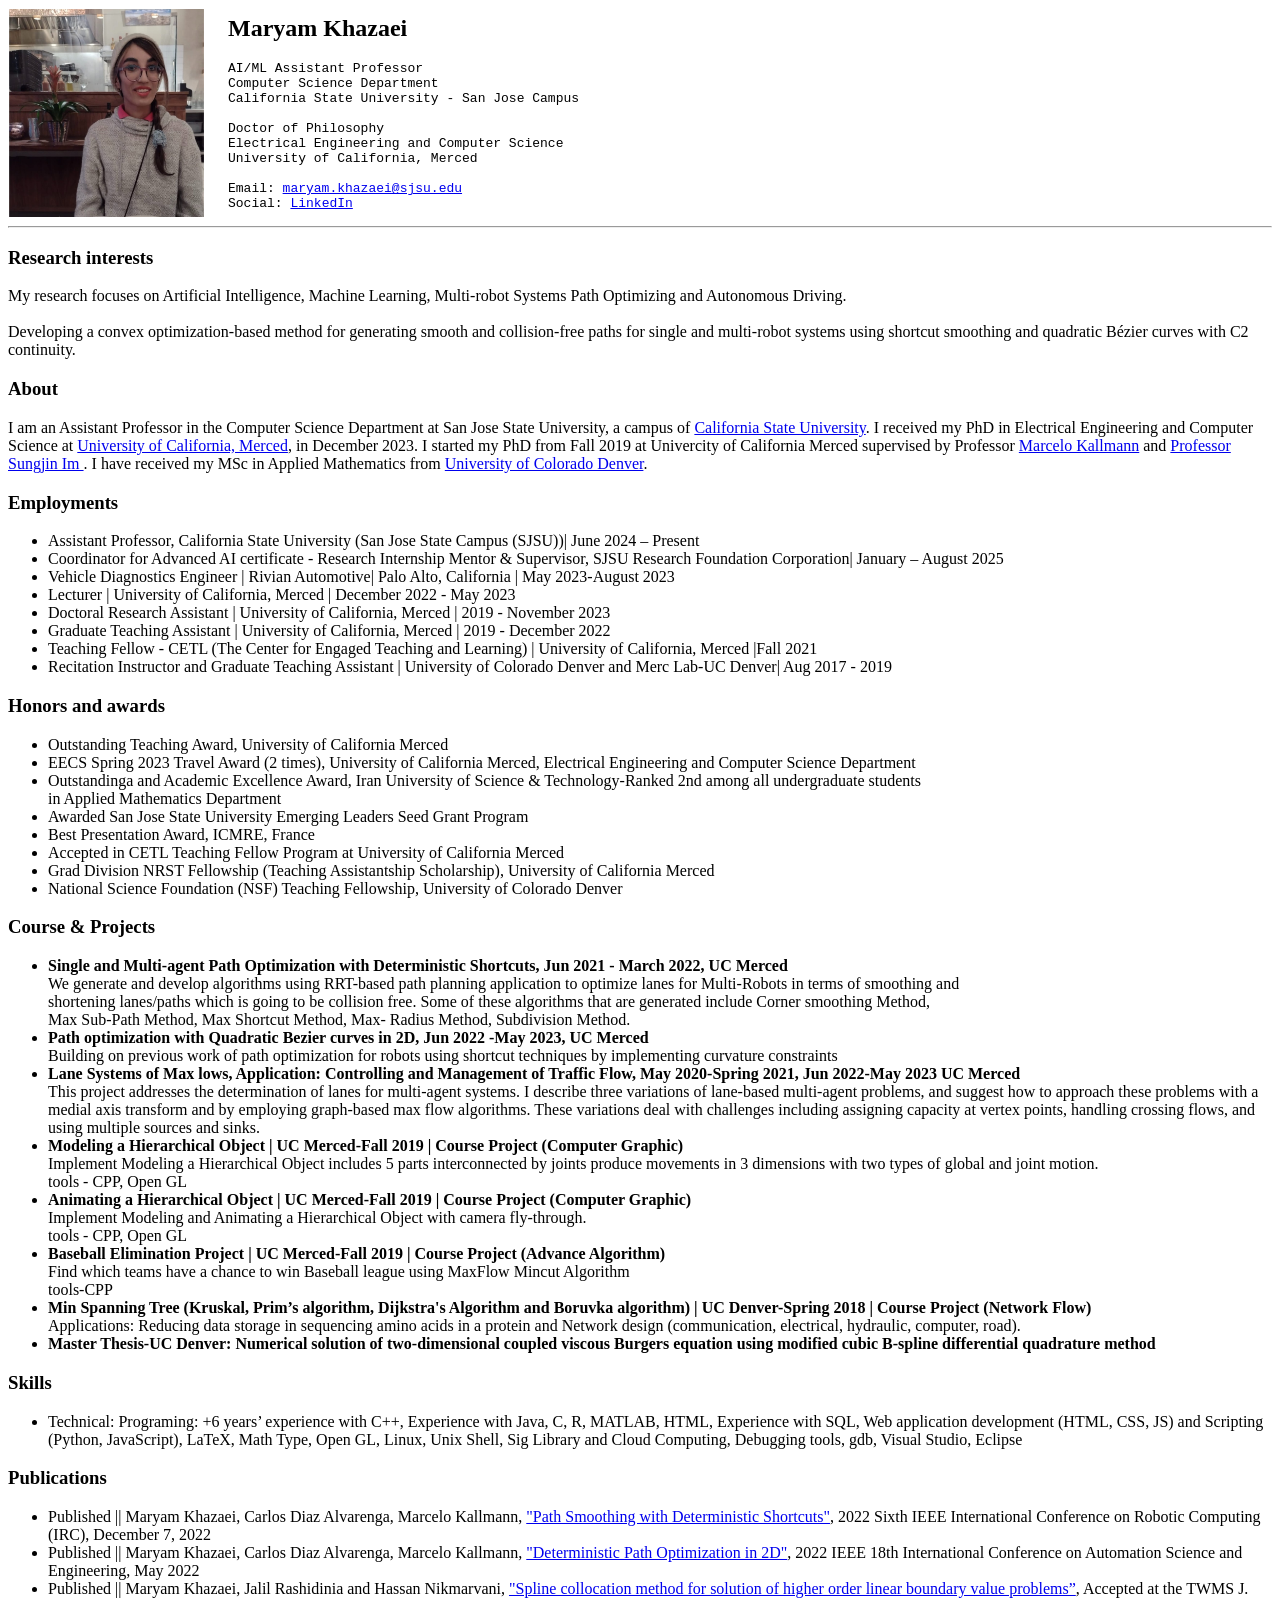
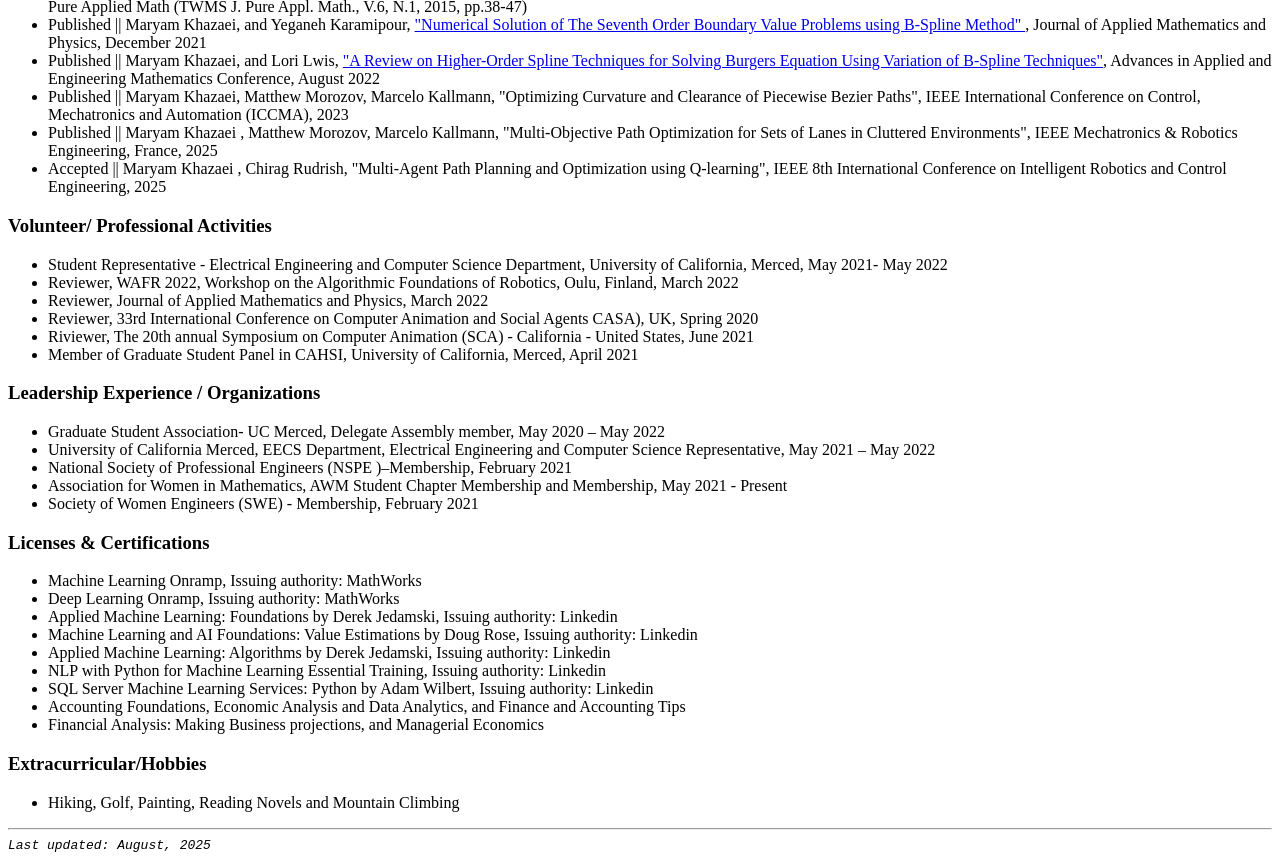
==== index.html @ 20a91a6b "Update index.html" ====
<html>
	<head>
		<title> Maryam Khazaei</title>
		<link rel="stylesheet" type="text/css" href="html-style.css">
		<meta name="author" content="Maryam Khazaei">
		<meta name="copyright" content="© 2025 Maryam Khazaei">
		<meta http-equiv="Content-language" content="en">
		<meta http-equiv="Content-Type" content="text/html">
		<meta name="description" content="Home page of Maryam Khazaei">
		<meta name="robots" content="all">	
		
		<link rel="icon" href="./files/BD.png" type="image/x-icon">
				
	</head>
	
	<body>
		<table border="0" cellspacing="0">
		  <tbody>
			<tr>
			  <td align="top"><img width="195" height="208" border="0" src="profile-photo.jpg" alt="[Image (JPEG): Maryam Khazaei]"></td>
			  <td width="20">&nbsp;</td>
			  <td align="top" nowrap="">
				<h2>Maryam Khazaei </h2>
				<samp>
				  AI/ML Assistant Professor <br>
				  Computer Science Department <br>
				  California State University - San Jose Campus <br>
				  <br>
				  Doctor of Philosophy <br>
				  Electrical Engineering and Computer Science <br>
				  University of California, Merced <br>
				  <br>
				  Email: <a href="maryam.khazaei@sjsu.edu" > maryam.khazaei@sjsu.edu </a> <br>
				  <!--WWW:https://https://www.linkedin.com/in/maryam-khazaei-2264831b5 <br>-->
				  Social: <a href= "https://www.linkedin.com/in/maryam-khazaei" >LinkedIn</a>
					  </samp><br>        
			  </td>
			</tr>
		  </tbody>
		</table>
		
		<hr>
		
		
		
		
		<h3>Research interests</h3>
		My research focuses on Artificial Intelligence, Machine Learning, Multi-robot Systems Path Optimizing and Autonomous Driving.
		<br><br>
		Developing a convex optimization-based method for generating smooth and collision-free paths for single and multi-robot systems using shortcut smoothing and quadratic Bézier curves with C2 continuity.

		
		<h3>About</h3>
		<p> I am an Assistant Professor in the Computer Science Department at San Jose State University, a campus of <a href="https://www.calstate.edu/"> California State University</a>. I received my PhD in Electrical Engineering and Computer Science at <a href= "https://www.ucmerced.edu/"> University of California, Merced</a>, in December 2023. 
		I started my PhD from Fall 2019 at Univercity of California Merced supervised by Professor <a href= "https://faculty.ucmerced.edu/mkallmann/index.html" > Marcelo Kallmann</a> and <a href="https://faculty.ucmerced.edu/sim3/" > Professor Sungjin Im </a>.
		I have received my MSc in Applied Mathematics from <a href="https://www.ucdenver.edu/"> University of Colorado Denver</a>.
		
		
		</p> 
		

		<h3>Employments</h3>
		<ul>
			<li> Assistant Professor, California State University (San Jose State Campus (SJSU))| June 2024 – Present </li>
                        <li> Coordinator for Advanced AI certificate - Research Internship Mentor & Supervisor, SJSU Research Foundation Corporation| January – August 2025 </li>
			<li> Vehicle Diagnostics Engineer | Rivian Automotive| Palo Alto, California | May 2023-August 2023 </li>
			<li> Lecturer | University of California, Merced | December 2022 - May 2023</li>
			<li> Doctoral Research Assistant | University of California, Merced | 2019 - November 2023</li>
			<li> Graduate Teaching Assistant | University of California, Merced | 2019 - December 2022 </li>
			<li> Teaching Fellow - CETL (The Center for Engaged Teaching and Learning)  | University of California, Merced |Fall 2021 </li>
			<li> Recitation Instructor and Graduate Teaching Assistant | University of Colorado Denver and Merc Lab-UC Denver| Aug 2017 - 2019</li>
			
		
		</ul>
		
            <h3> Honors and awards </h3>
		<ul>
			<li> Outstanding Teaching Award, University of California Merced </li>
			<li> EECS Spring 2023 Travel Award (2 times), University of California Merced, Electrical Engineering and Computer Science Department
			<li> Outstandinga and Academic Excellence Award, Iran University of Science & Technology-Ranked 2nd among all undergraduate students <br>
			in Applied Mathematics Department <br>
			<li> Awarded San Jose State University Emerging Leaders Seed Grant Program </li>
                        <li> Best Presentation Award, ICMRE, France </li>
			<li> Accepted in CETL Teaching Fellow Program at University of California Merced <br>
			<li> Grad Division NRST Fellowship (Teaching Assistantship Scholarship), University of California Merced </li>
			<li> National Science Foundation (NSF) Teaching Fellowship, University of Colorado Denver </li>
			
			                                               
				</ul>
					
		
		<h3>Course & Projects</h3>
		<ul>
			<li> <b> Single and Multi-agent Path Optimization with Deterministic Shortcuts, Jun 2021 - March 2022, UC Merced </b> <br>
			We generate and develop algorithms using RRT-based path planning application to optimize lanes for Multi-Robots in terms of smoothing and </b> <br>
			shortening lanes/paths which is going to be collision free. Some of these algorithms that are generated include Corner smoothing Method, </b> <br>
			Max Sub-Path Method, Max Shortcut Method, Max- Radius Method, Subdivision Method. <br>
			</li>

			<li> <b> Path optimization with Quadratic Bezier curves in 2D, Jun 2022 -May 2023, UC Merced </b> <br>
			Building on previous work of path optimization for robots using shortcut techniques by implementing curvature constraints <br>
			</li>

			<li> <b> Lane Systems of Max lows, Application: Controlling and Management of Traffic Flow, May 2020-Spring 2021, Jun 2022-May 2023 UC Merced</b> <br>
				This project addresses the determination of lanes for multi-agent systems. I describe three variations of lane-based multi-agent problems, and suggest how to approach these problems with a medial axis transform and by employing graph-based max flow algorithms.
				These variations deal with challenges including assigning capacity at vertex points, handling crossing flows, and using multiple sources and sinks. <br>
				</li>
			<li> <b> Modeling a Hierarchical Object | UC Merced-Fall 2019 | Course Project (Computer Graphic) </b> <br>
			Implement Modeling a Hierarchical Object includes 5 parts interconnected by joints produce movements in 3 dimensions with two types of global and joint motion.<br>
			tools - CPP, Open GL <br>			
			</li>
			
			<li> <b> Animating a Hierarchical Object | UC Merced-Fall 2019 | Course Project (Computer Graphic) </b> <br>
			Implement Modeling and Animating a Hierarchical Object with camera fly-through.<br>
			tools - CPP, Open GL <br>			
			</li>
			
			<li> <b> Baseball Elimination Project | UC Merced-Fall 2019 | Course Project (Advance Algorithm) </b> <br>
			Find which teams have a chance to win Baseball league using MaxFlow Mincut Algorithm <br>
			tools-CPP 
			</li>
			
			<li> <b>Min Spanning Tree (Kruskal, Prim’s algorithm, Dijkstra's Algorithm and Boruvka algorithm) | UC Denver-Spring 2018 | Course Project (Network Flow) </b> <br>
			Applications: Reducing data storage in sequencing amino acids in a protein and Network design (communication, electrical, hydraulic, computer, road). <br>
			</li>
			<li> <b>Master Thesis-UC Denver: Numerical solution of two-dimensional coupled viscous Burgers equation using modified cubic B-spline differential quadrature method</b> <br>
		</ul>
		
		
	
		<h3> Skills </h3>
		<ul>
			<li>  Technical: Programing: +6 years’ experience with C++, Experience with Java, C, R, MATLAB, HTML, Experience with SQL, Web application development (HTML, CSS, JS) and Scripting (Python, JavaScript), LaTeX, Math Type, Open GL, Linux, Unix Shell, Sig Library and Cloud Computing, Debugging tools, gdb, Visual Studio, Eclipse  <br>


				
		</ul>
		
		
		<h3>Publications</h3>
		<ul>
			<li> Published ||  Maryam Khazaei</strong>, Carlos Diaz Alvarenga, Marcelo Kallmann, <a href="https://github.com/maryam71CS/Maryam-Khazaei/blob/master/Path%20Smoothing%20with%20Deterministic%20Shortcuts%20-%20IRC%202022.pdf" >"Path Smoothing with Deterministic Shortcuts"</a>, 2022 Sixth IEEE International Conference on Robotic Computing (IRC), December 7, 2022 </li>
			<li> Published ||  Maryam Khazaei</strong>, Carlos Diaz Alvarenga, Marcelo Kallmann, <a href="https://github.com/maryam71CS/Maryam-Khazaei/blob/master/Deterministic%20Path%20Optimization%20in%202D%20-%20CASE%202022.pdf" >"Deterministic Path Optimization in 2D"</a>, 2022 IEEE 18th
International Conference on Automation Science and Engineering, May 2022 </li> 
			<li> Published ||  Maryam Khazaei</strong>, Jalil Rashidinia and Hassan Nikmarvani, <a href="https://github.com/maryam71CS/Maryam-Khazaei/blob/master/Spline%20Collocation%20Method%20for%20Solution%20of%20Higher%20Order%20Linear%20Boundary%20Value%20Problems%20-%20TWMS%202015.pdf" >"Spline collocation method for solution of higher order linear boundary value
problems”</a>, Accepted at the TWMS J. Pure Applied Math (TWMS J. Pure Appl. Math., V.6, N.1, 2015, pp.38-47) </li>
		       <li> Published ||   Maryam Khazaei, and Yeganeh Karamipour, <a href="https://github.com/maryam71CS/Maryam-Khazaei/blob/master/Numerical%20Solution%20of%20the%20Seventh%20Order%20Boundary%20Value%20Problems%20Using%20B-Spline%20Method%20-%20JAMP%202021.pdf" >"Numerical Solution of The Seventh Order Boundary Value Problems using B-Spline 
			       Method" </a>, Journal of Applied Mathematics and Physics, December 2021</li>
	    		<li> Published ||  Maryam Khazaei, and Lori Lwis, <a href="https://github.com/maryam71CS/Maryam-Khazaei/blob/master/A%20Review%20on%20Higher%20Order%20Spline%20Techniques%20for%20Solving%20Burgers%20Equation%20using%20B-Spline%20methods%20and%20Variation%20of%20B-Spline%20Techniques%20-%20JACS%202022.pdf" >"A Review on Higher-Order Spline Techniques for Solving Burgers Equation Using 
				Variation of B-Spline Techniques"</a>, Advances in Applied and Engineering Mathematics Conference, August 2022 </li>
	       		<li> Published ||  Maryam Khazaei</strong>, Matthew Morozov, Marcelo Kallmann, "Optimizing Curvature and Clearance of Piecewise Bezier Paths"</a>, IEEE International Conference on Control, Mechatronics and Automation (ICCMA), 2023 </li>
			<li> Published ||  Maryam Khazaei </strong>, Matthew Morozov, Marcelo Kallmann, "Multi-Objective Path Optimization for Sets of Lanes in Cluttered Environments"</a>, IEEE Mechatronics & Robotics Engineering, France, 2025 </li>
			<li> Accepted ||  Maryam Khazaei </strong>, Chirag Rudrish, "Multi-Agent Path Planning and Optimization using Q-learning"</a>, IEEE 8th International Conference on Intelligent Robotics and Control Engineering, 2025 </li>
				

		</ul>
		
		 <h3> Volunteer/ Professional Activities  </h3>
		<ul>
			<li> Student Representative - Electrical Engineering and Computer Science Department, University of California, Merced, May 2021- May 2022 </li>
			<li> Reviewer, WAFR 2022, Workshop on the Algorithmic Foundations of Robotics, Oulu, Finland, March 2022 </li>
			<li> Reviewer, Journal of Applied Mathematics and Physics, March 2022 </li>
			<li> Reviewer, 33rd International Conference on Computer Animation and Social Agents CASA), UK, Spring 2020 </li>
			<li> Riviewer, The 20th annual Symposium on Computer Animation (SCA) - California - United States, June 2021 </li>
			<li> Member of Graduate Student Panel in CAHSI, University of California, Merced, April 2021 </li>
		</ul>
		
		
		<h3> Leadership Experience / Organizations </h3>
		<ul>
			
			<li> Graduate Student Association- UC Merced, Delegate Assembly member, May 2020 – May 2022 </li>
			<li> University of California Merced, EECS Department, Electrical Engineering and Computer Science Representative, May 2021 – May 2022  </li>
                         <li> National Society of Professional Engineers (NSPE )–Membership, February 2021 </li>
			<li> Association for Women in Mathematics, AWM Student Chapter Membership and Membership, May 2021 - Present </li>
			<li>Society of Women Engineers (SWE) - Membership, February 2021</li>
			

		
		</ul>
	
			<h3> Licenses & Certifications </h3>
		<ul>
			<li> Machine Learning Onramp, Issuing authority: MathWorks </li>
			<li>Deep Learning Onramp, Issuing authority: MathWorks </li>
                          <li>Applied Machine Learning: Foundations by Derek Jedamski, Issuing authority: Linkedin </li>
			<li> Machine Learning and AI Foundations: Value Estimations by Doug Rose, Issuing authority: Linkedin</li>
			<li>Applied Machine Learning: Algorithms by Derek Jedamski, Issuing authority: Linkedin</li>
                        <li>NLP with Python for Machine Learning Essential Training, Issuing authority: Linkedin
			<li>SQL Server Machine Learning Services: Python by Adam Wilbert, Issuing authority: Linkedin </li>
			<li> Accounting Foundations, Economic Analysis and Data Analytics, and Finance and Accounting Tips </li>
			<li> Financial Analysis: Making Business projections, and Managerial Economics </li>
		
		</ul>
		
	
			
		<h3>Extracurricular/Hobbies </h3>
		<ul>
			<li> Hiking, Golf, Painting, Reading Novels and Mountain Climbing</li>
				</ul>
			
			
	
		
		<hr>
		<samp><i><tiny>
		Last updated: August, 2025
		</tiny></i></samp>
	</body>






</html>
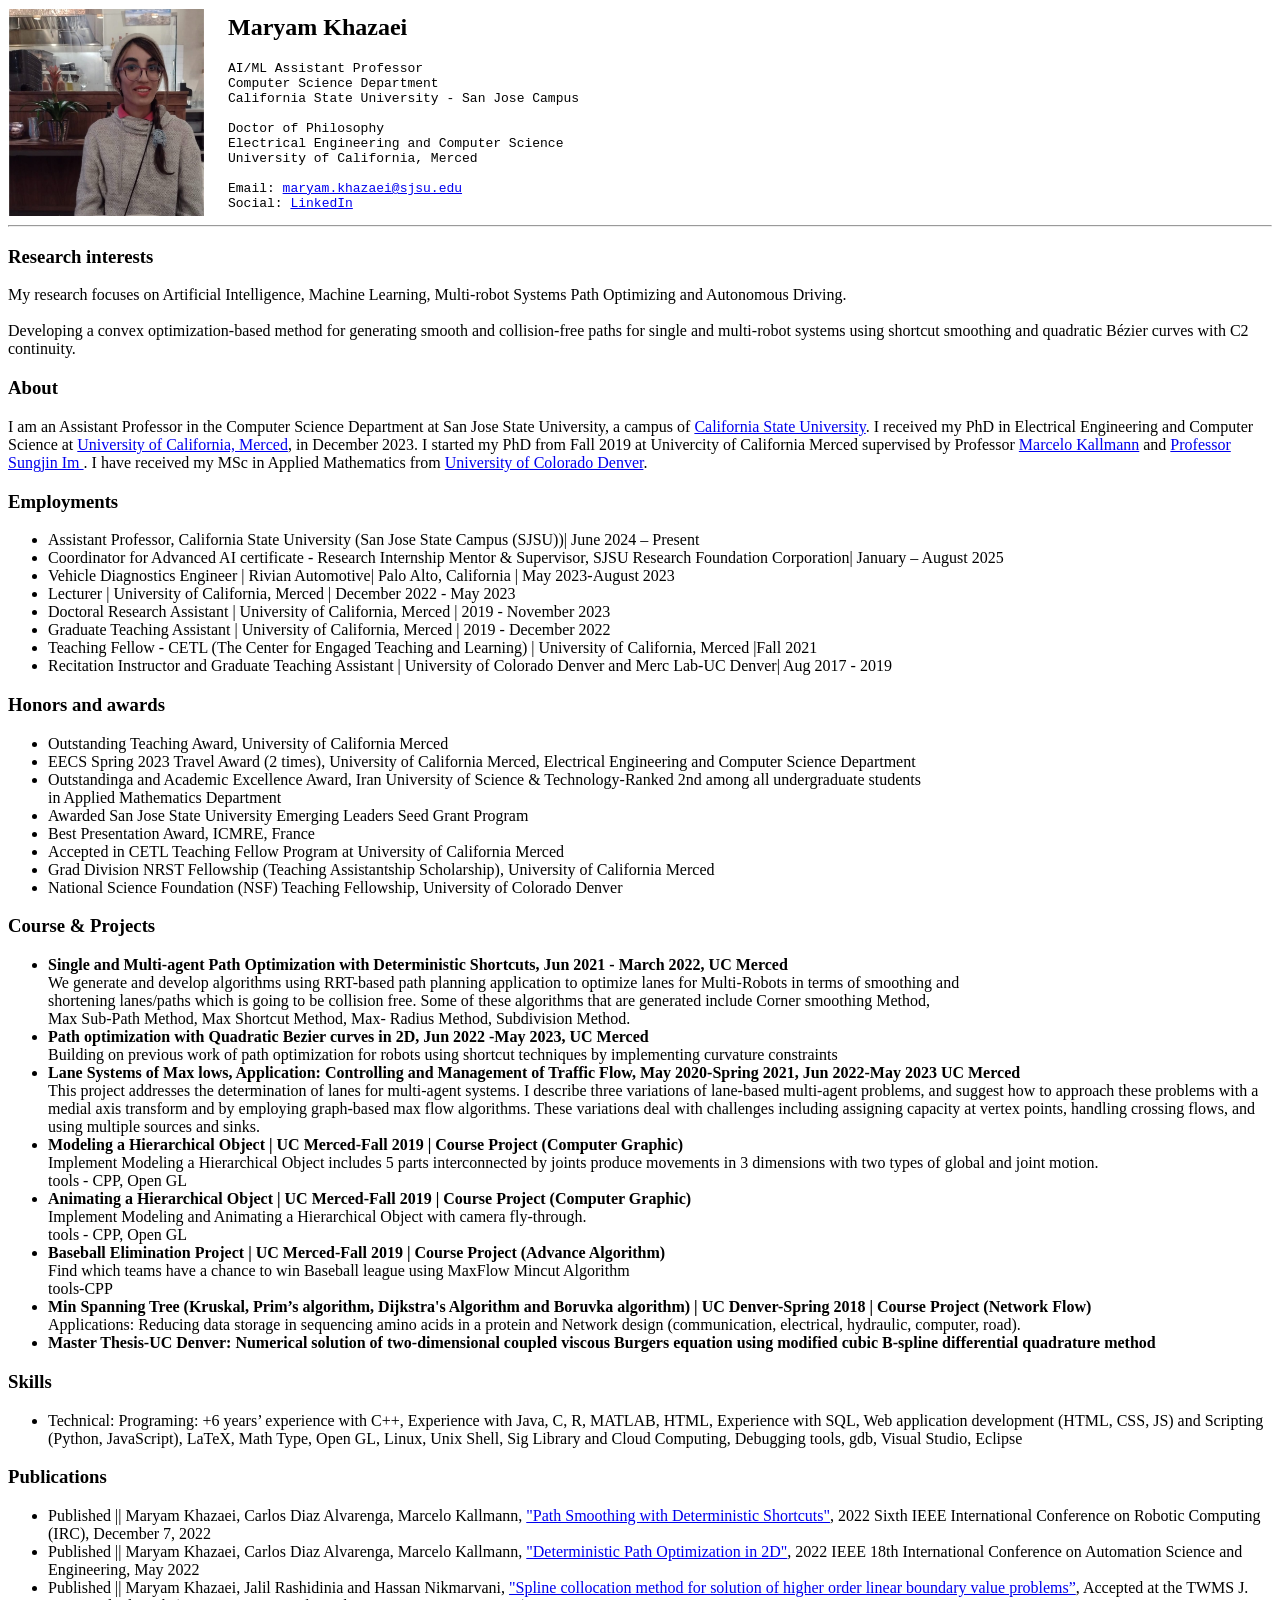
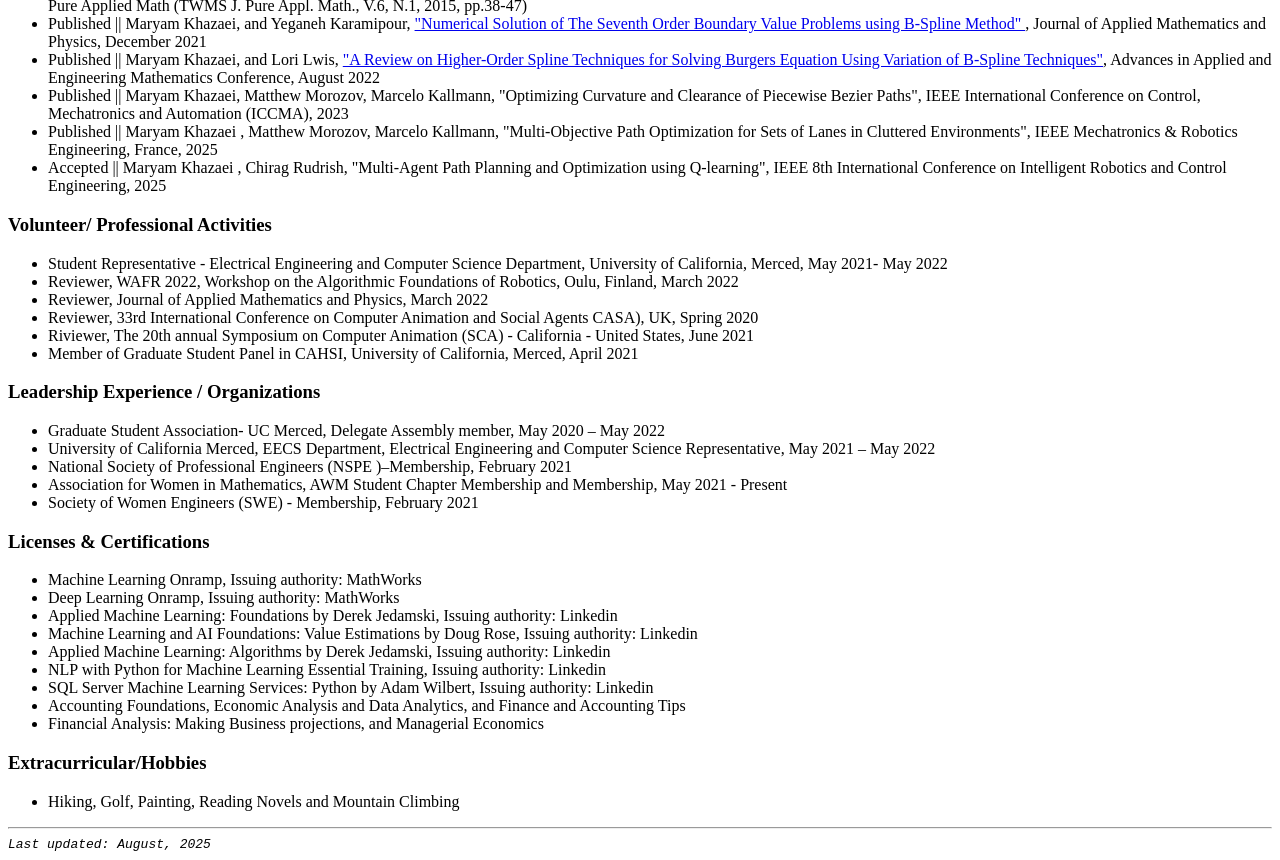
==== commit 0c845051: "Update index.html" ====
--- a/index.html
+++ b/index.html
@@ -17,7 +17,7 @@
 		<table border="0" cellspacing="0">
 		  <tbody>
 			<tr>
-			  <td align="top"><img width="195" height="208" border="0" src="profile-photo.jpg" alt="[Image (JPEG): Maryam Khazaei]"></td>
+			  <td align="top"><img width="195" height="207" border="0" src="profile-photo.jpg" alt="[Image (JPEG): Maryam Khazaei]"></td>
 			  <td width="20">&nbsp;</td>
 			  <td align="top" nowrap="">
 				<h2>Maryam Khazaei </h2>
@@ -249,3 +249,4 @@
 
 
 
+
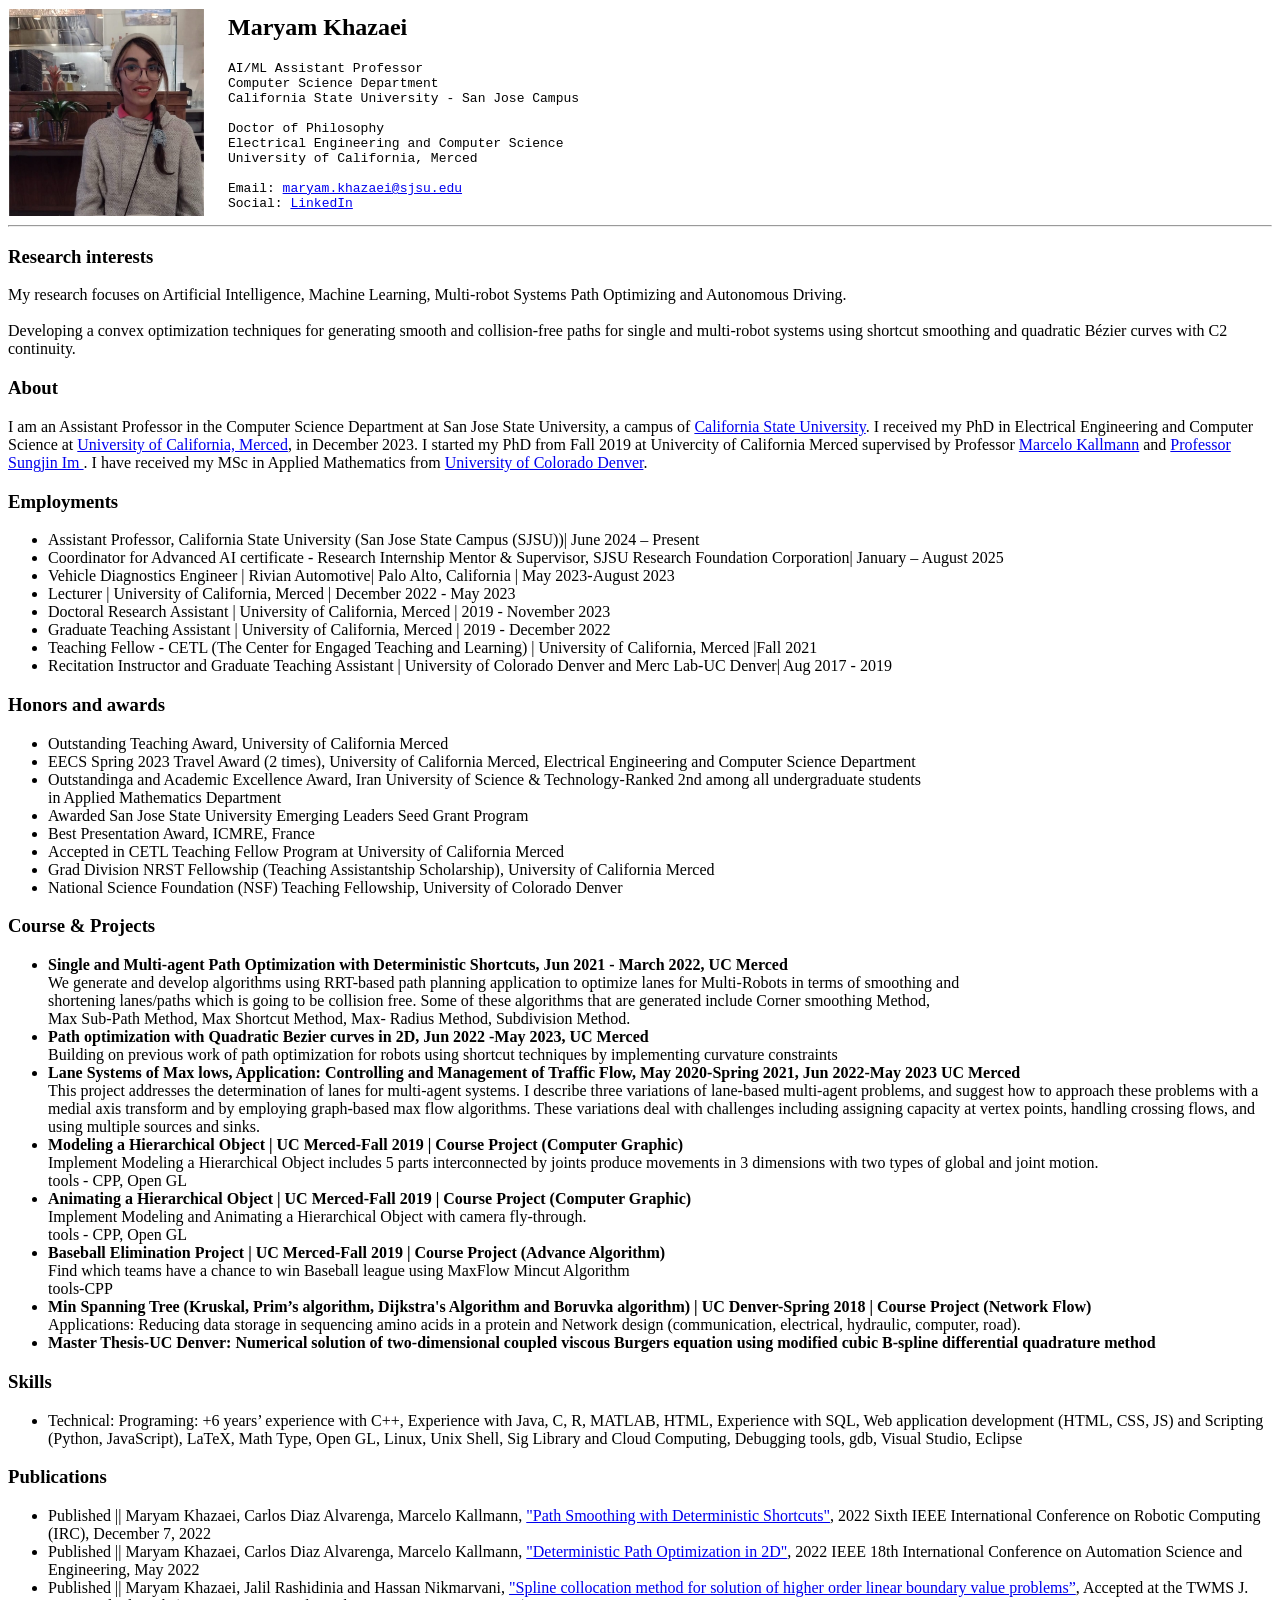
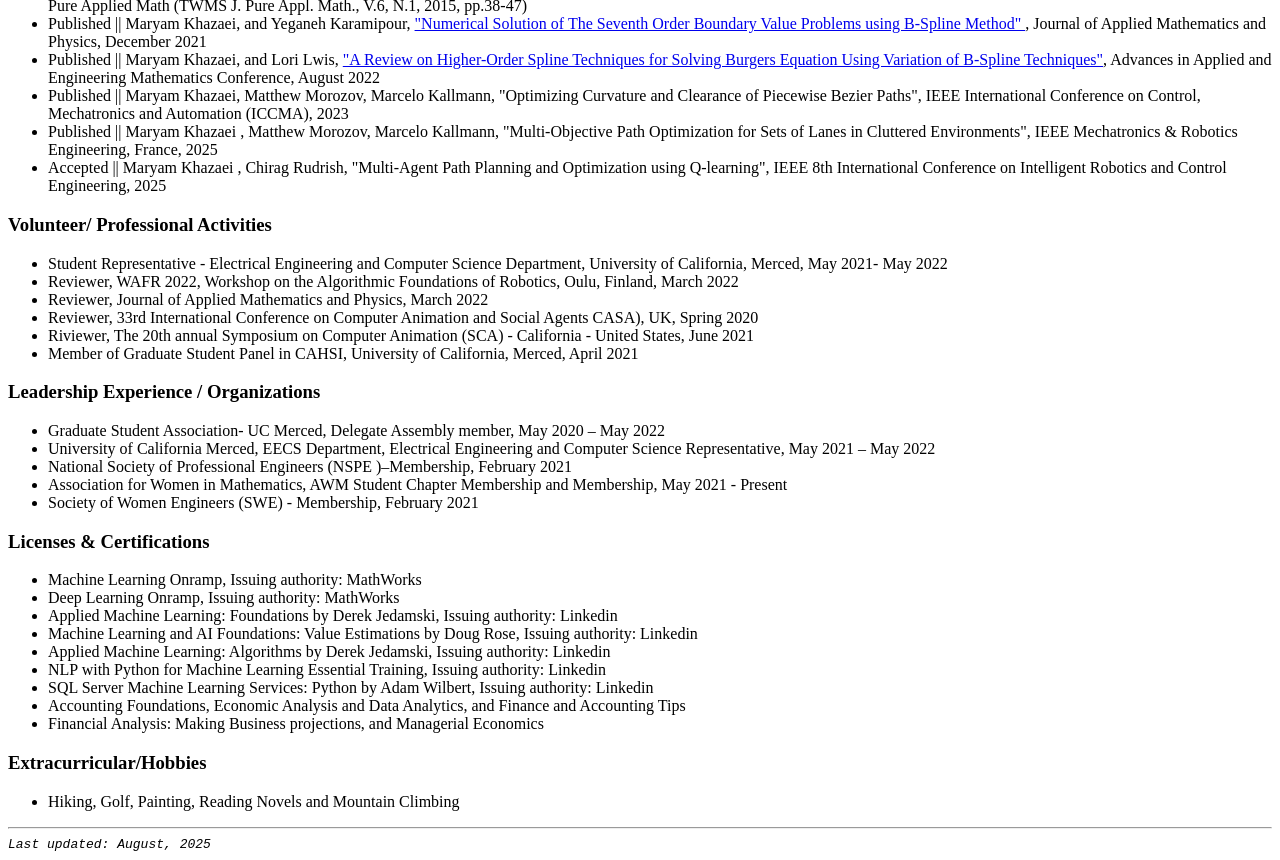
==== commit 3eb4bc06: "Update index.html" ====
--- a/index.html
+++ b/index.html
@@ -47,7 +47,7 @@
 		<h3>Research interests</h3>
 		My research focuses on Artificial Intelligence, Machine Learning, Multi-robot Systems Path Optimizing and Autonomous Driving.
 		<br><br>
-		Developing a convex optimization-based method for generating smooth and collision-free paths for single and multi-robot systems using shortcut smoothing and quadratic Bézier curves with C2 continuity.
+		Developing a convex optimization techniques for generating smooth and collision-free paths for single and multi-robot systems using shortcut smoothing and quadratic Bézier curves with C2 continuity.
 
 		
 		<h3>About</h3>
@@ -250,3 +250,4 @@
 
 
 
+
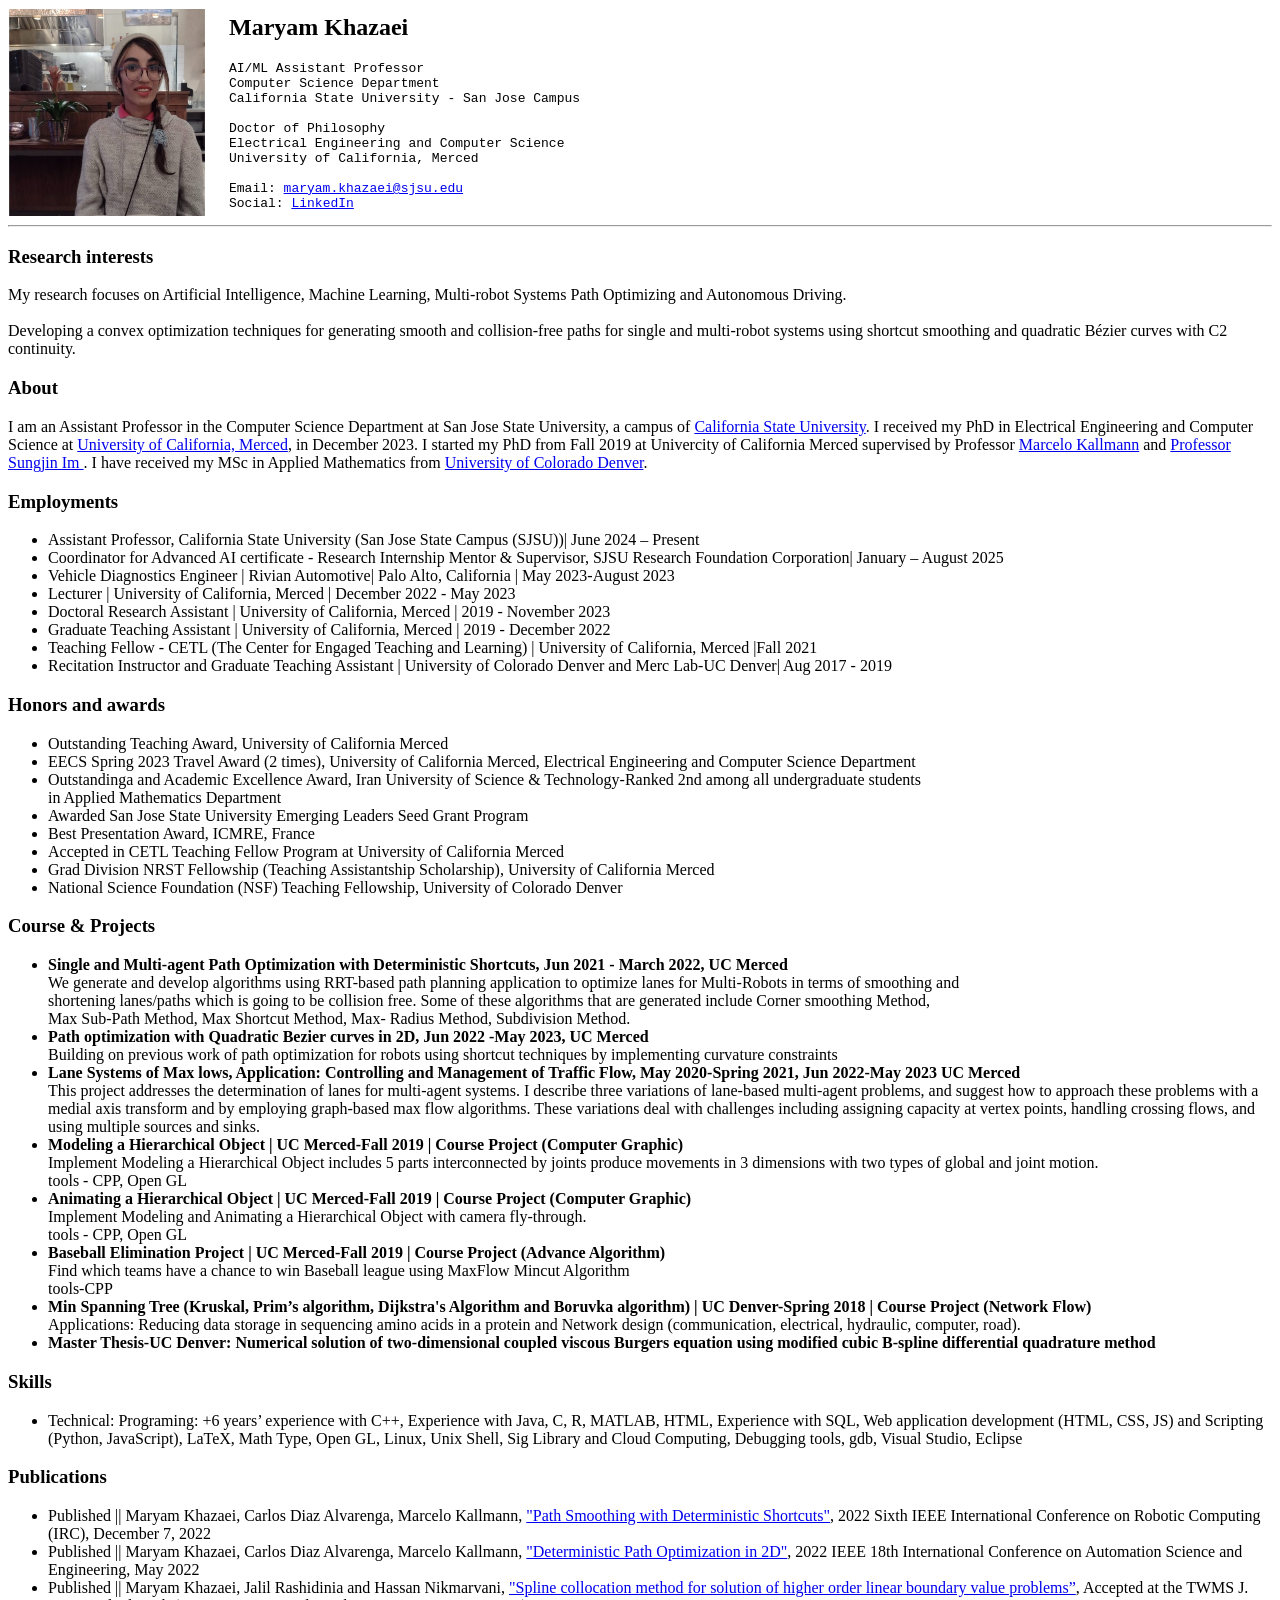
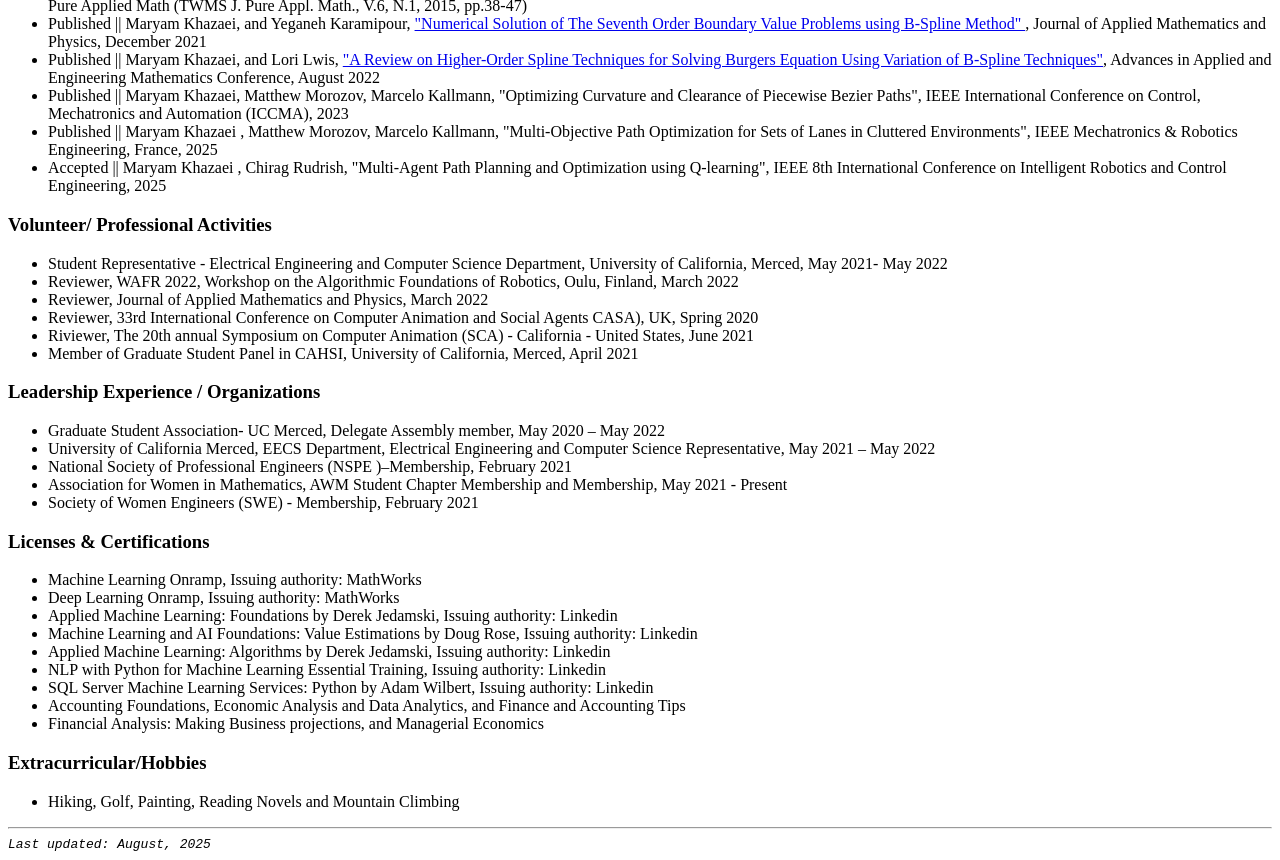
==== commit 56c8b5eb: "Update index.html" ====
--- a/index.html
+++ b/index.html
@@ -17,7 +17,7 @@
 		<table border="0" cellspacing="0">
 		  <tbody>
 			<tr>
-			  <td align="top"><img width="195" height="207" border="0" src="profile-photo.jpg" alt="[Image (JPEG): Maryam Khazaei]"></td>
+			  <td align="top"><img width="196" height="207" border="0" src="profile-photo.jpg" alt="[Image (JPEG): Maryam Khazaei]"></td>
 			  <td width="20">&nbsp;</td>
 			  <td align="top" nowrap="">
 				<h2>Maryam Khazaei </h2>
@@ -251,3 +251,4 @@
 
 
 
+
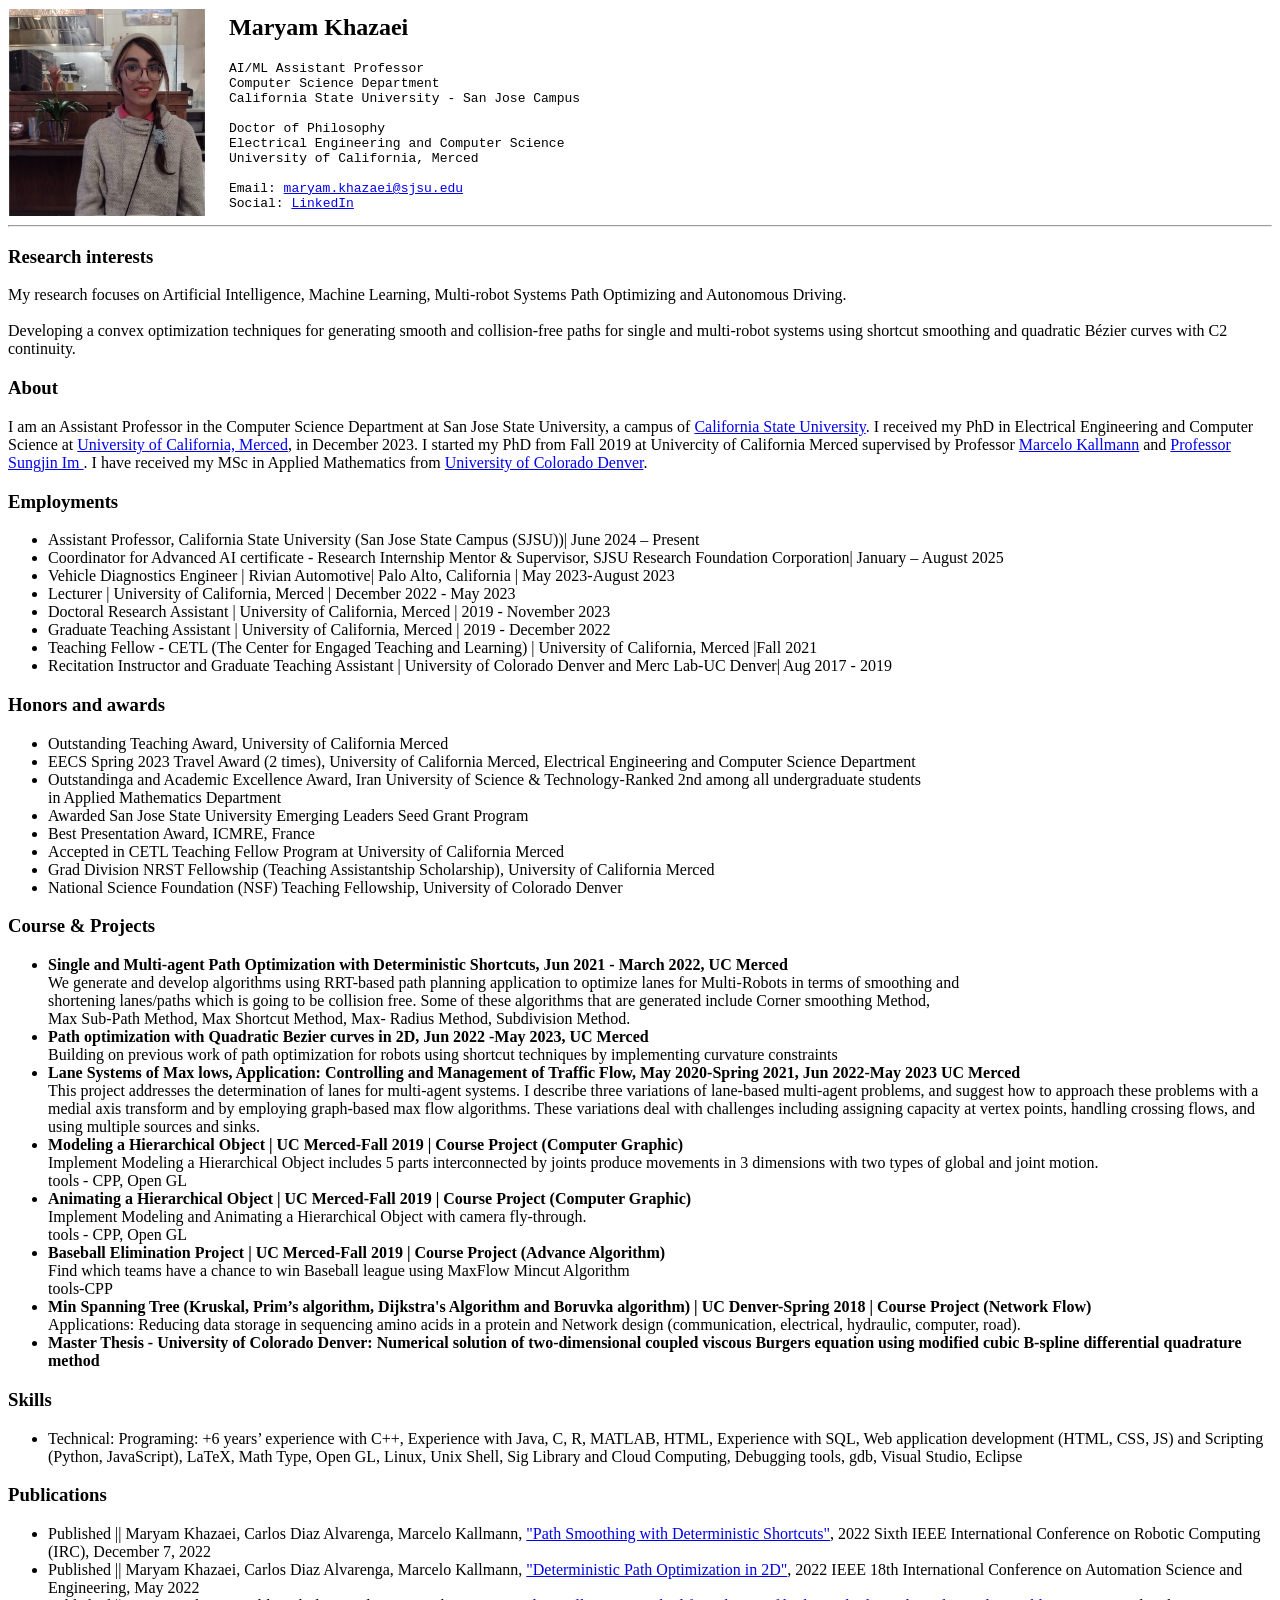
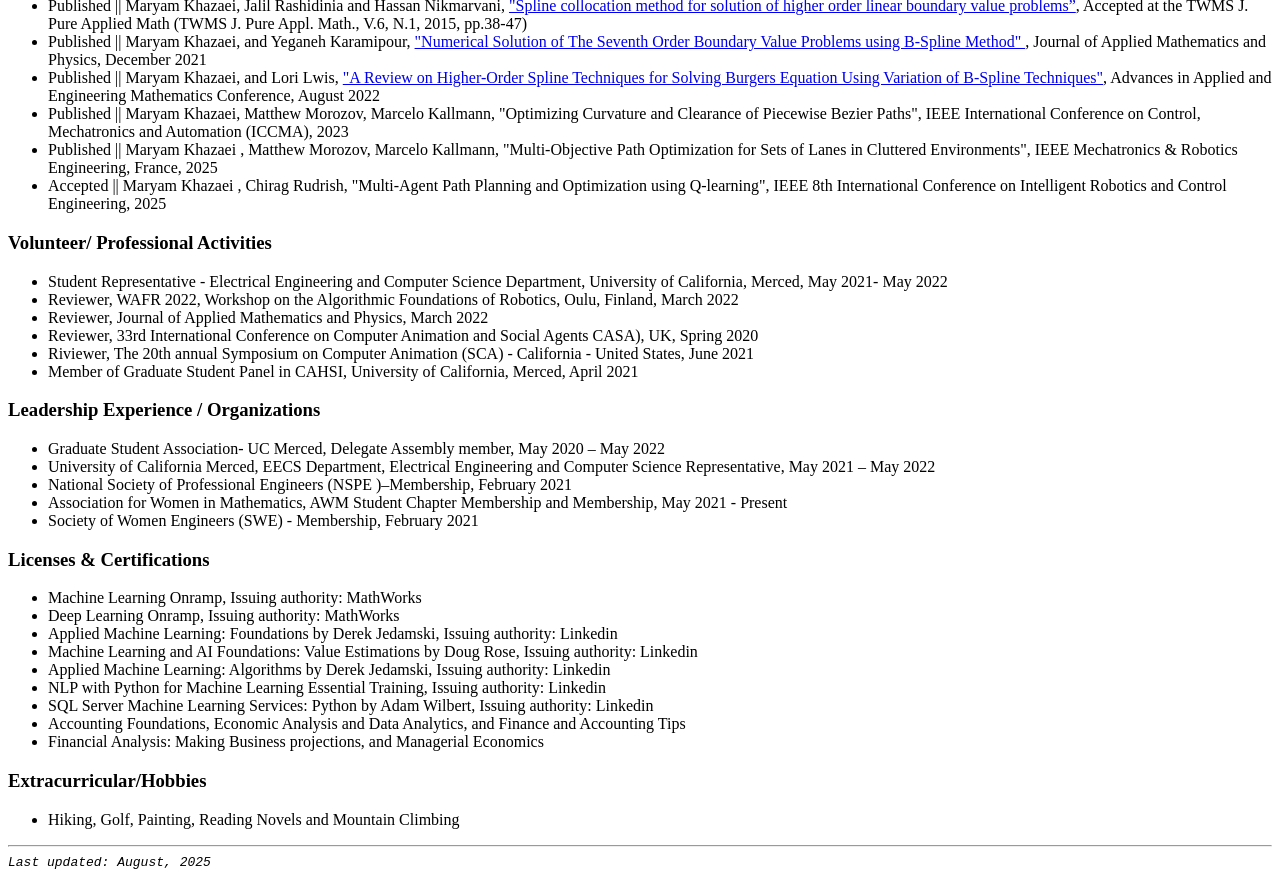
==== commit c3fd1fca: "Update index.html" ====
--- a/index.html
+++ b/index.html
@@ -123,7 +123,7 @@
 			<li> <b>Min Spanning Tree (Kruskal, Prim’s algorithm, Dijkstra's Algorithm and Boruvka algorithm) | UC Denver-Spring 2018 | Course Project (Network Flow) </b> <br>
 			Applications: Reducing data storage in sequencing amino acids in a protein and Network design (communication, electrical, hydraulic, computer, road). <br>
 			</li>
-			<li> <b>Master Thesis-UC Denver: Numerical solution of two-dimensional coupled viscous Burgers equation using modified cubic B-spline differential quadrature method</b> <br>
+			<li> <b>Master Thesis - University of Colorado Denver: Numerical solution of two-dimensional coupled viscous Burgers equation using modified cubic B-spline differential quadrature method</b> <br>
 		</ul>
 		
 		
@@ -252,3 +252,4 @@
 
 
 
+
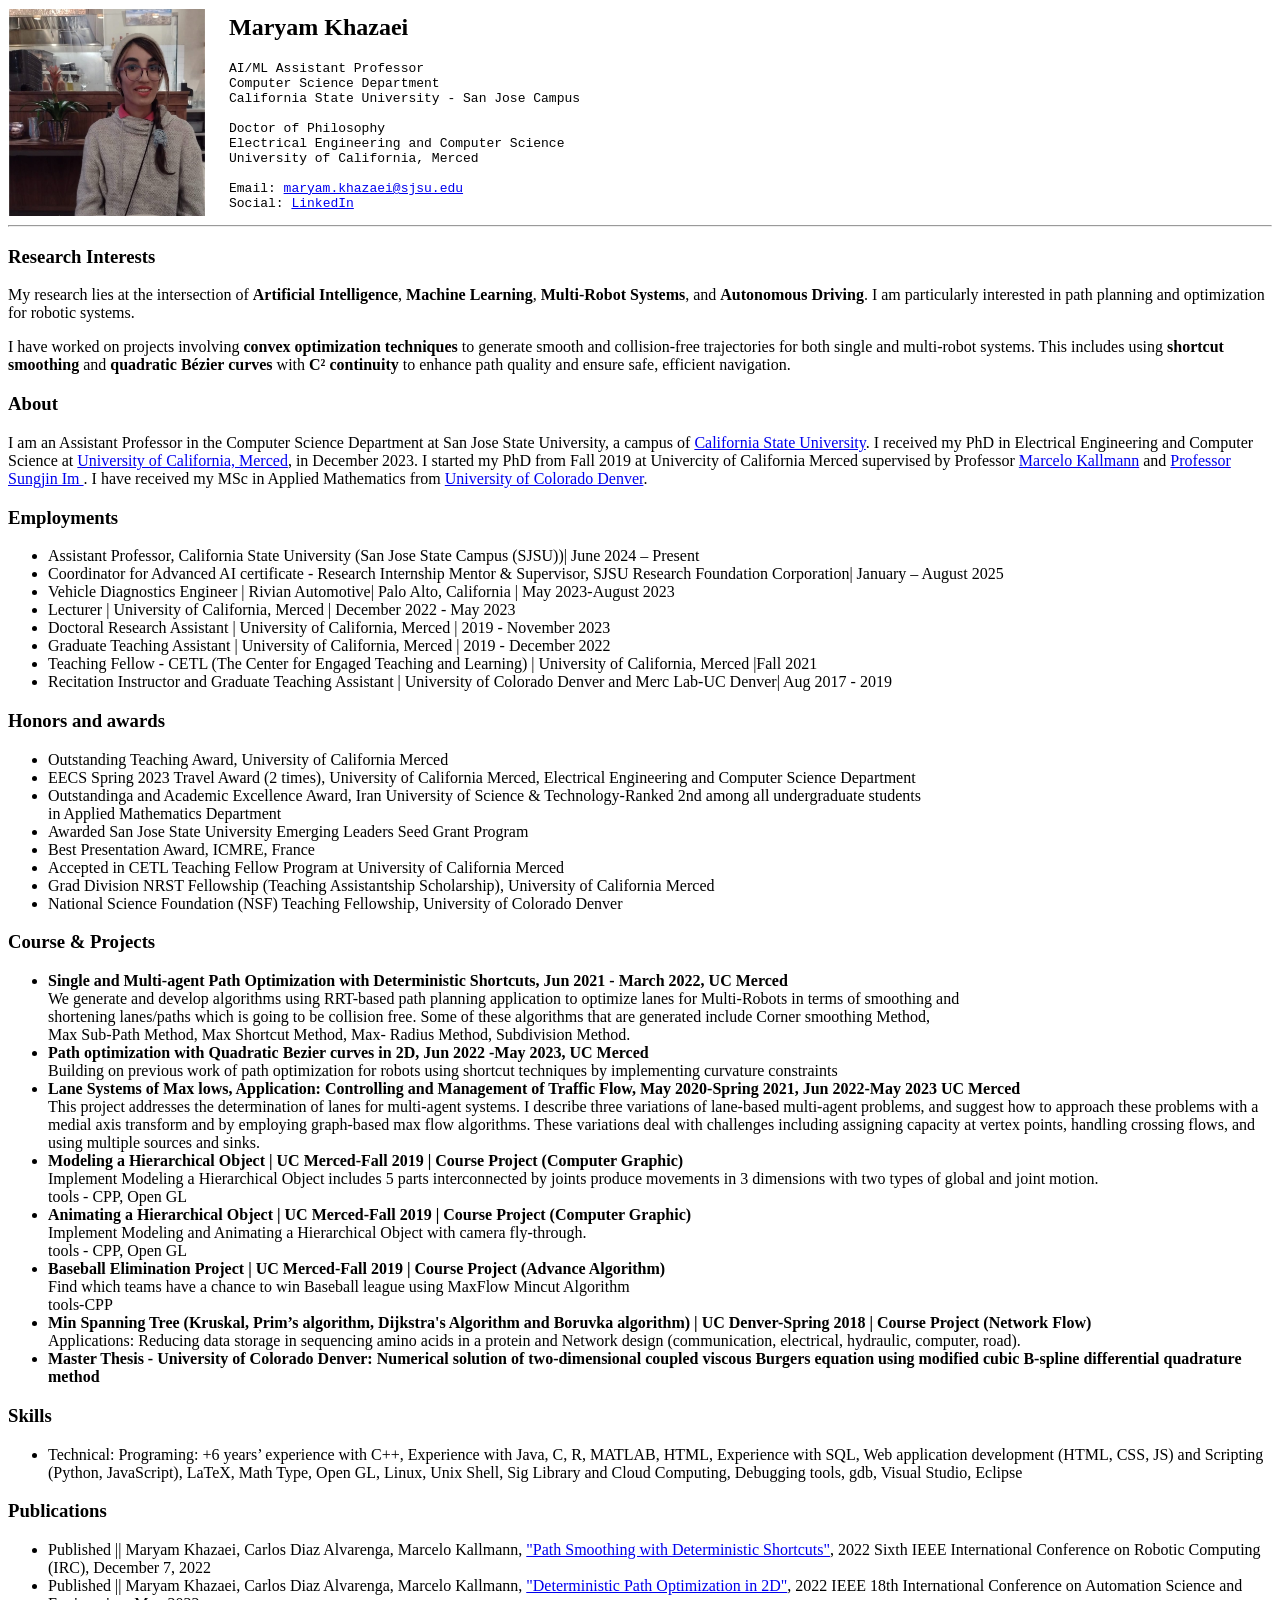
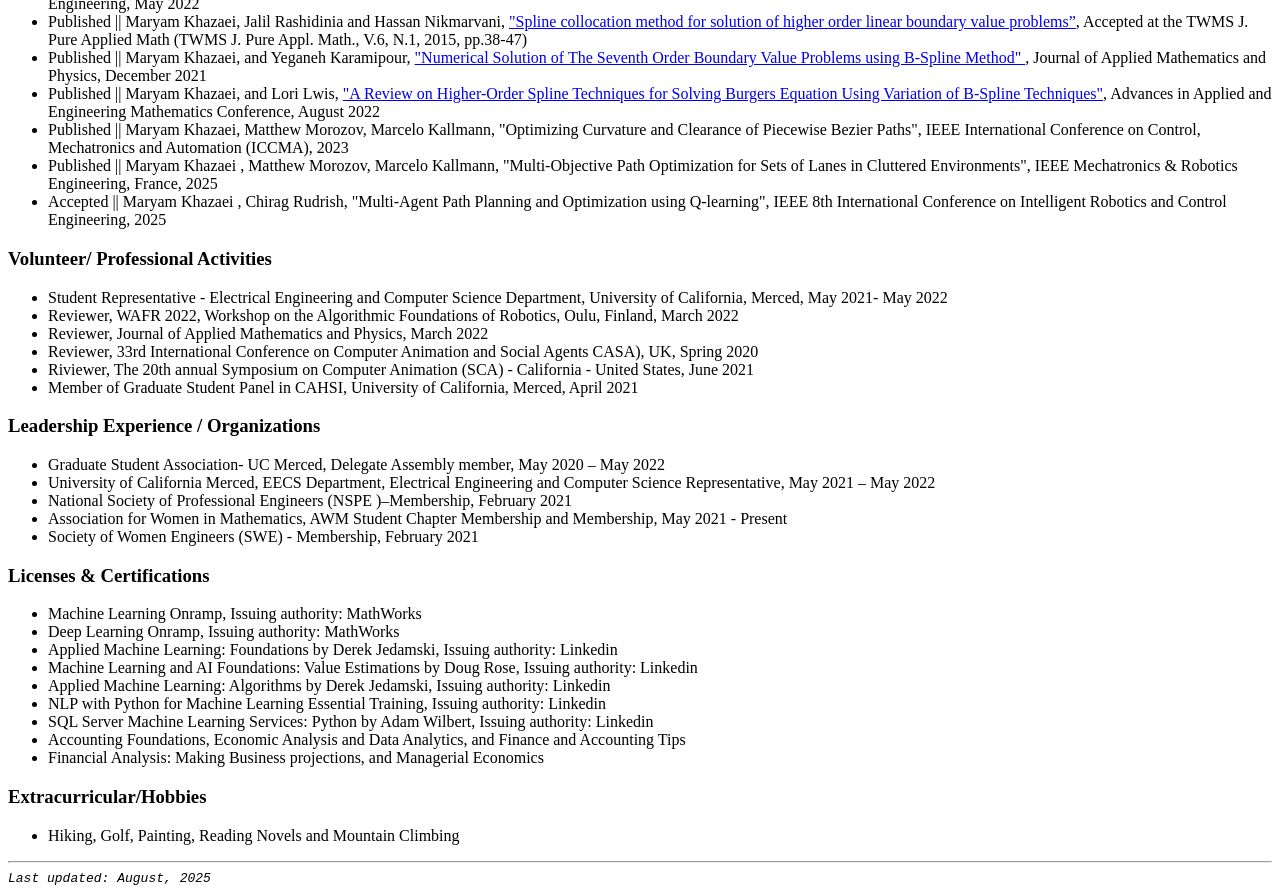
==== commit 30723f41: "Update index.html" ====
--- a/index.html
+++ b/index.html
@@ -44,10 +44,20 @@
 		
 		
 		
-		<h3>Research interests</h3>
-		My research focuses on Artificial Intelligence, Machine Learning, Multi-robot Systems Path Optimizing and Autonomous Driving.
-		<br><br>
-		Developing a convex optimization techniques for generating smooth and collision-free paths for single and multi-robot systems using shortcut smoothing and quadratic Bézier curves with C2 continuity.
+<h3>Research Interests</h3>
+<p>
+  My research lies at the intersection of <strong>Artificial Intelligence</strong>, 
+  <strong>Machine Learning</strong>, <strong>Multi-Robot Systems</strong>, and 
+  <strong>Autonomous Driving</strong>. I am particularly interested in path planning 
+  and optimization for robotic systems.
+</p>
+<p>
+  I have worked on projects involving <strong>convex optimization techniques</strong> 
+  to generate smooth and collision-free trajectories for both single and multi-robot systems. 
+  This includes using <strong>shortcut smoothing</strong> and 
+  <strong>quadratic Bézier curves</strong> with <strong>C² continuity</strong> to enhance 
+  path quality and ensure safe, efficient navigation.
+</p>
 
 		
 		<h3>About</h3>
@@ -253,3 +263,4 @@
 
 
 
+
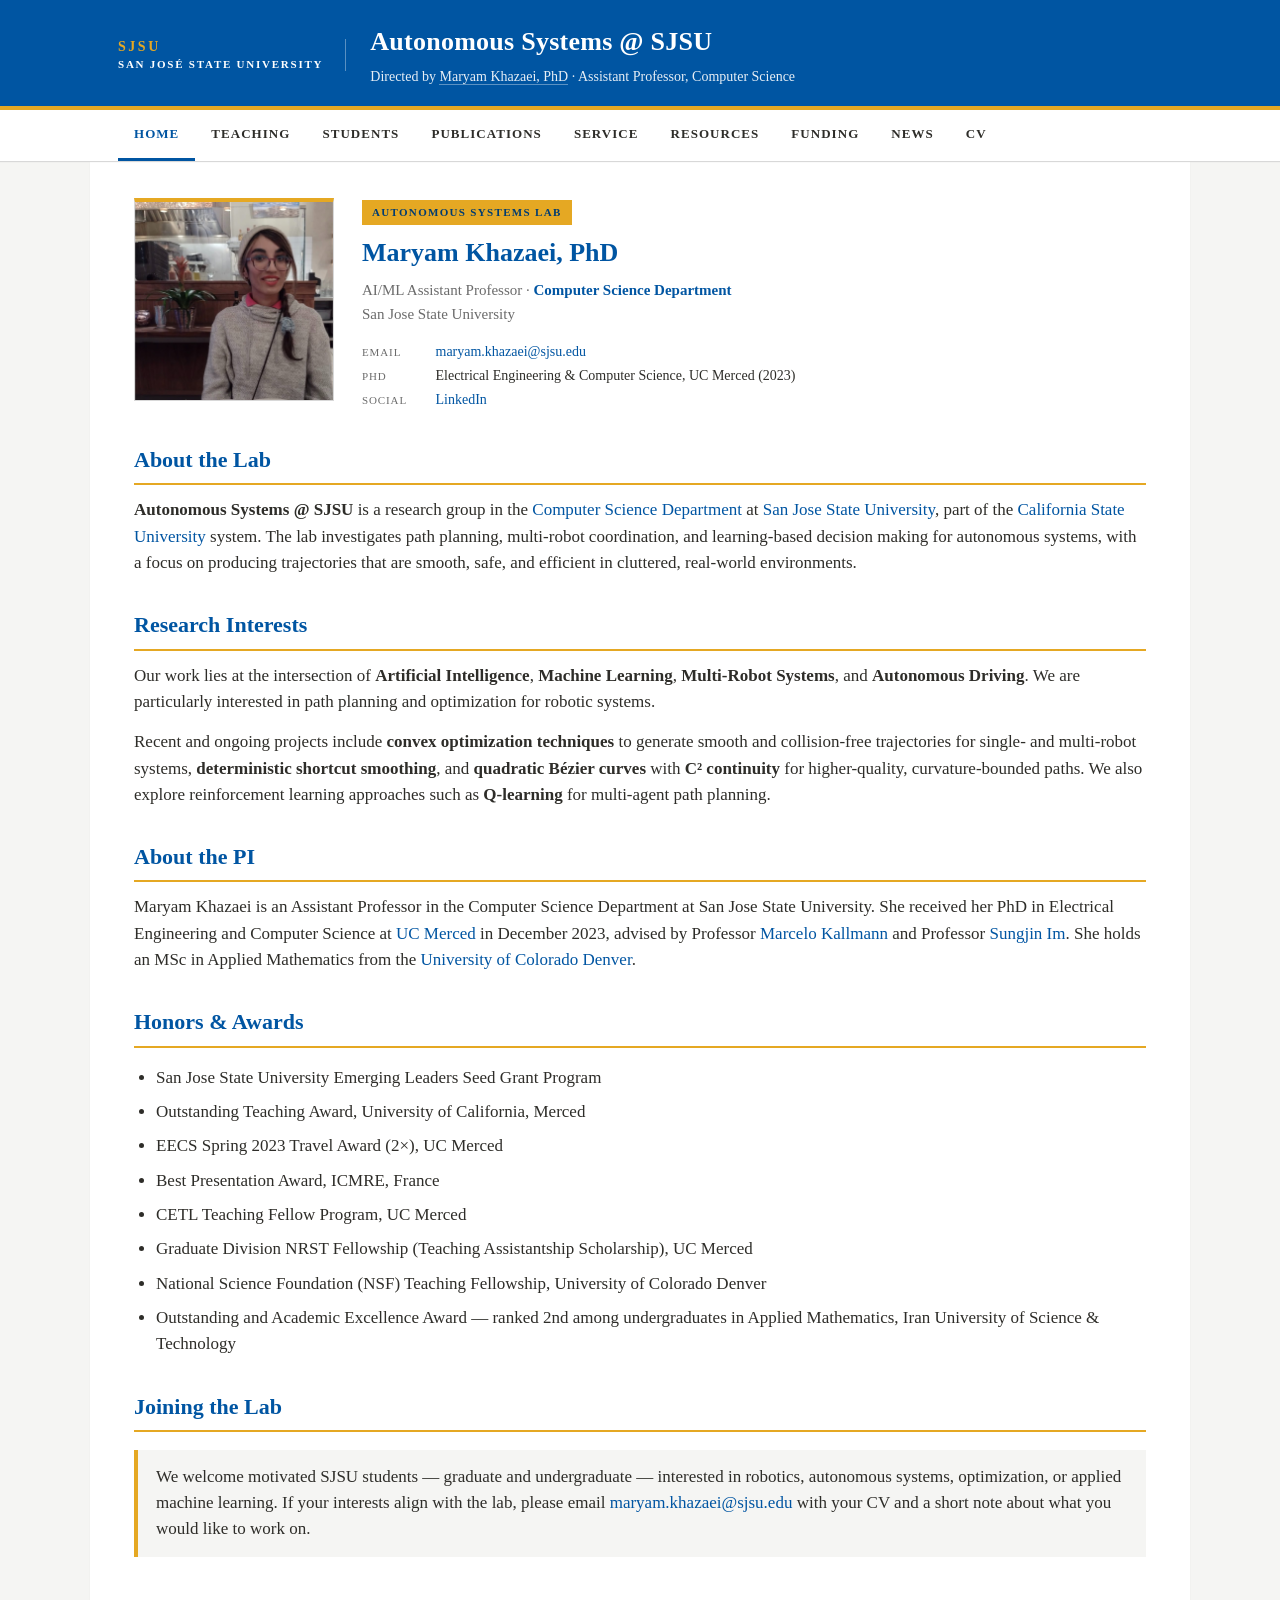
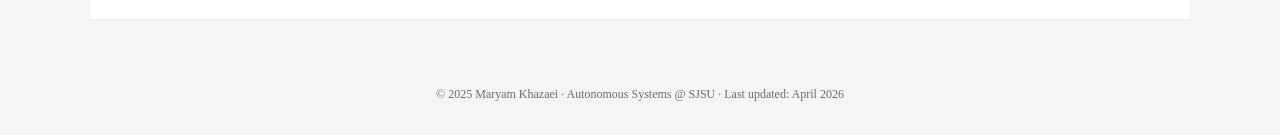
==== commit 4d0faf07: "Refactor as Autonomous Systems @ SJSU lab site Restructure the single-page personal site into a mult" ====
--- a/index.html
+++ b/index.html
@@ -1,266 +1,126 @@
-<html>
-	<head>
-		<title> Maryam Khazaei</title>
-		<link rel="stylesheet" type="text/css" href="html-style.css">
-		<meta name="author" content="Maryam Khazaei">
-		<meta name="copyright" content="© 2025 Maryam Khazaei">
-		<meta http-equiv="Content-language" content="en">
-		<meta http-equiv="Content-Type" content="text/html">
-		<meta name="description" content="Home page of Maryam Khazaei">
-		<meta name="robots" content="all">	
-		
-		<link rel="icon" href="./files/BD.png" type="image/x-icon">
-				
-	</head>
-	
-	<body>
-		<table border="0" cellspacing="0">
-		  <tbody>
-			<tr>
-			  <td align="top"><img width="196" height="207" border="0" src="profile-photo.jpg" alt="[Image (JPEG): Maryam Khazaei]"></td>
-			  <td width="20">&nbsp;</td>
-			  <td align="top" nowrap="">
-				<h2>Maryam Khazaei </h2>
-				<samp>
-				  AI/ML Assistant Professor <br>
-				  Computer Science Department <br>
-				  California State University - San Jose Campus <br>
-				  <br>
-				  Doctor of Philosophy <br>
-				  Electrical Engineering and Computer Science <br>
-				  University of California, Merced <br>
-				  <br>
-				  Email: <a href="maryam.khazaei@sjsu.edu" > maryam.khazaei@sjsu.edu </a> <br>
-				  <!--WWW:https://https://www.linkedin.com/in/maryam-khazaei-2264831b5 <br>-->
-				  Social: <a href= "https://www.linkedin.com/in/maryam-khazaei" >LinkedIn</a>
-					  </samp><br>        
-			  </td>
-			</tr>
-		  </tbody>
-		</table>
-		
-		<hr>
-		
-		
-		
-		
-<h3>Research Interests</h3>
-<p>
-  My research lies at the intersection of <strong>Artificial Intelligence</strong>, 
-  <strong>Machine Learning</strong>, <strong>Multi-Robot Systems</strong>, and 
-  <strong>Autonomous Driving</strong>. I am particularly interested in path planning 
-  and optimization for robotic systems.
-</p>
-<p>
-  I have worked on projects involving <strong>convex optimization techniques</strong> 
-  to generate smooth and collision-free trajectories for both single and multi-robot systems. 
-  This includes using <strong>shortcut smoothing</strong> and 
-  <strong>quadratic Bézier curves</strong> with <strong>C² continuity</strong> to enhance 
-  path quality and ensure safe, efficient navigation.
-</p>
-
-		
-		<h3>About</h3>
-		<p> I am an Assistant Professor in the Computer Science Department at San Jose State University, a campus of <a href="https://www.calstate.edu/"> California State University</a>. I received my PhD in Electrical Engineering and Computer Science at <a href= "https://www.ucmerced.edu/"> University of California, Merced</a>, in December 2023. 
-		I started my PhD from Fall 2019 at Univercity of California Merced supervised by Professor <a href= "https://faculty.ucmerced.edu/mkallmann/index.html" > Marcelo Kallmann</a> and <a href="https://faculty.ucmerced.edu/sim3/" > Professor Sungjin Im </a>.
-		I have received my MSc in Applied Mathematics from <a href="https://www.ucdenver.edu/"> University of Colorado Denver</a>.
-		
-		
-		</p> 
-		
-
-		<h3>Employments</h3>
-		<ul>
-			<li> Assistant Professor, California State University (San Jose State Campus (SJSU))| June 2024 – Present </li>
-                        <li> Coordinator for Advanced AI certificate - Research Internship Mentor & Supervisor, SJSU Research Foundation Corporation| January – August 2025 </li>
-			<li> Vehicle Diagnostics Engineer | Rivian Automotive| Palo Alto, California | May 2023-August 2023 </li>
-			<li> Lecturer | University of California, Merced | December 2022 - May 2023</li>
-			<li> Doctoral Research Assistant | University of California, Merced | 2019 - November 2023</li>
-			<li> Graduate Teaching Assistant | University of California, Merced | 2019 - December 2022 </li>
-			<li> Teaching Fellow - CETL (The Center for Engaged Teaching and Learning)  | University of California, Merced |Fall 2021 </li>
-			<li> Recitation Instructor and Graduate Teaching Assistant | University of Colorado Denver and Merc Lab-UC Denver| Aug 2017 - 2019</li>
-			
-		
-		</ul>
-		
-            <h3> Honors and awards </h3>
-		<ul>
-			<li> Outstanding Teaching Award, University of California Merced </li>
-			<li> EECS Spring 2023 Travel Award (2 times), University of California Merced, Electrical Engineering and Computer Science Department
-			<li> Outstandinga and Academic Excellence Award, Iran University of Science & Technology-Ranked 2nd among all undergraduate students <br>
-			in Applied Mathematics Department <br>
-			<li> Awarded San Jose State University Emerging Leaders Seed Grant Program </li>
-                        <li> Best Presentation Award, ICMRE, France </li>
-			<li> Accepted in CETL Teaching Fellow Program at University of California Merced <br>
-			<li> Grad Division NRST Fellowship (Teaching Assistantship Scholarship), University of California Merced </li>
-			<li> National Science Foundation (NSF) Teaching Fellowship, University of Colorado Denver </li>
-			
-			                                               
-				</ul>
-					
-		
-		<h3>Course & Projects</h3>
-		<ul>
-			<li> <b> Single and Multi-agent Path Optimization with Deterministic Shortcuts, Jun 2021 - March 2022, UC Merced </b> <br>
-			We generate and develop algorithms using RRT-based path planning application to optimize lanes for Multi-Robots in terms of smoothing and </b> <br>
-			shortening lanes/paths which is going to be collision free. Some of these algorithms that are generated include Corner smoothing Method, </b> <br>
-			Max Sub-Path Method, Max Shortcut Method, Max- Radius Method, Subdivision Method. <br>
-			</li>
-
-			<li> <b> Path optimization with Quadratic Bezier curves in 2D, Jun 2022 -May 2023, UC Merced </b> <br>
-			Building on previous work of path optimization for robots using shortcut techniques by implementing curvature constraints <br>
-			</li>
-
-			<li> <b> Lane Systems of Max lows, Application: Controlling and Management of Traffic Flow, May 2020-Spring 2021, Jun 2022-May 2023 UC Merced</b> <br>
-				This project addresses the determination of lanes for multi-agent systems. I describe three variations of lane-based multi-agent problems, and suggest how to approach these problems with a medial axis transform and by employing graph-based max flow algorithms.
-				These variations deal with challenges including assigning capacity at vertex points, handling crossing flows, and using multiple sources and sinks. <br>
-				</li>
-			<li> <b> Modeling a Hierarchical Object | UC Merced-Fall 2019 | Course Project (Computer Graphic) </b> <br>
-			Implement Modeling a Hierarchical Object includes 5 parts interconnected by joints produce movements in 3 dimensions with two types of global and joint motion.<br>
-			tools - CPP, Open GL <br>			
-			</li>
-			
-			<li> <b> Animating a Hierarchical Object | UC Merced-Fall 2019 | Course Project (Computer Graphic) </b> <br>
-			Implement Modeling and Animating a Hierarchical Object with camera fly-through.<br>
-			tools - CPP, Open GL <br>			
-			</li>
-			
-			<li> <b> Baseball Elimination Project | UC Merced-Fall 2019 | Course Project (Advance Algorithm) </b> <br>
-			Find which teams have a chance to win Baseball league using MaxFlow Mincut Algorithm <br>
-			tools-CPP 
-			</li>
-			
-			<li> <b>Min Spanning Tree (Kruskal, Prim’s algorithm, Dijkstra's Algorithm and Boruvka algorithm) | UC Denver-Spring 2018 | Course Project (Network Flow) </b> <br>
-			Applications: Reducing data storage in sequencing amino acids in a protein and Network design (communication, electrical, hydraulic, computer, road). <br>
-			</li>
-			<li> <b>Master Thesis - University of Colorado Denver: Numerical solution of two-dimensional coupled viscous Burgers equation using modified cubic B-spline differential quadrature method</b> <br>
-		</ul>
-		
-		
-	
-		<h3> Skills </h3>
-		<ul>
-			<li>  Technical: Programing: +6 years’ experience with C++, Experience with Java, C, R, MATLAB, HTML, Experience with SQL, Web application development (HTML, CSS, JS) and Scripting (Python, JavaScript), LaTeX, Math Type, Open GL, Linux, Unix Shell, Sig Library and Cloud Computing, Debugging tools, gdb, Visual Studio, Eclipse  <br>
-
-
-				
-		</ul>
-		
-		
-		<h3>Publications</h3>
-		<ul>
-			<li> Published ||  Maryam Khazaei</strong>, Carlos Diaz Alvarenga, Marcelo Kallmann, <a href="https://github.com/maryam71CS/Maryam-Khazaei/blob/master/Path%20Smoothing%20with%20Deterministic%20Shortcuts%20-%20IRC%202022.pdf" >"Path Smoothing with Deterministic Shortcuts"</a>, 2022 Sixth IEEE International Conference on Robotic Computing (IRC), December 7, 2022 </li>
-			<li> Published ||  Maryam Khazaei</strong>, Carlos Diaz Alvarenga, Marcelo Kallmann, <a href="https://github.com/maryam71CS/Maryam-Khazaei/blob/master/Deterministic%20Path%20Optimization%20in%202D%20-%20CASE%202022.pdf" >"Deterministic Path Optimization in 2D"</a>, 2022 IEEE 18th
-International Conference on Automation Science and Engineering, May 2022 </li> 
-			<li> Published ||  Maryam Khazaei</strong>, Jalil Rashidinia and Hassan Nikmarvani, <a href="https://github.com/maryam71CS/Maryam-Khazaei/blob/master/Spline%20Collocation%20Method%20for%20Solution%20of%20Higher%20Order%20Linear%20Boundary%20Value%20Problems%20-%20TWMS%202015.pdf" >"Spline collocation method for solution of higher order linear boundary value
-problems”</a>, Accepted at the TWMS J. Pure Applied Math (TWMS J. Pure Appl. Math., V.6, N.1, 2015, pp.38-47) </li>
-		       <li> Published ||   Maryam Khazaei, and Yeganeh Karamipour, <a href="https://github.com/maryam71CS/Maryam-Khazaei/blob/master/Numerical%20Solution%20of%20the%20Seventh%20Order%20Boundary%20Value%20Problems%20Using%20B-Spline%20Method%20-%20JAMP%202021.pdf" >"Numerical Solution of The Seventh Order Boundary Value Problems using B-Spline 
-			       Method" </a>, Journal of Applied Mathematics and Physics, December 2021</li>
-	    		<li> Published ||  Maryam Khazaei, and Lori Lwis, <a href="https://github.com/maryam71CS/Maryam-Khazaei/blob/master/A%20Review%20on%20Higher%20Order%20Spline%20Techniques%20for%20Solving%20Burgers%20Equation%20using%20B-Spline%20methods%20and%20Variation%20of%20B-Spline%20Techniques%20-%20JACS%202022.pdf" >"A Review on Higher-Order Spline Techniques for Solving Burgers Equation Using 
-				Variation of B-Spline Techniques"</a>, Advances in Applied and Engineering Mathematics Conference, August 2022 </li>
-	       		<li> Published ||  Maryam Khazaei</strong>, Matthew Morozov, Marcelo Kallmann, "Optimizing Curvature and Clearance of Piecewise Bezier Paths"</a>, IEEE International Conference on Control, Mechatronics and Automation (ICCMA), 2023 </li>
-			<li> Published ||  Maryam Khazaei </strong>, Matthew Morozov, Marcelo Kallmann, "Multi-Objective Path Optimization for Sets of Lanes in Cluttered Environments"</a>, IEEE Mechatronics & Robotics Engineering, France, 2025 </li>
-			<li> Accepted ||  Maryam Khazaei </strong>, Chirag Rudrish, "Multi-Agent Path Planning and Optimization using Q-learning"</a>, IEEE 8th International Conference on Intelligent Robotics and Control Engineering, 2025 </li>
-				
-
-		</ul>
-		
-		 <h3> Volunteer/ Professional Activities  </h3>
-		<ul>
-			<li> Student Representative - Electrical Engineering and Computer Science Department, University of California, Merced, May 2021- May 2022 </li>
-			<li> Reviewer, WAFR 2022, Workshop on the Algorithmic Foundations of Robotics, Oulu, Finland, March 2022 </li>
-			<li> Reviewer, Journal of Applied Mathematics and Physics, March 2022 </li>
-			<li> Reviewer, 33rd International Conference on Computer Animation and Social Agents CASA), UK, Spring 2020 </li>
-			<li> Riviewer, The 20th annual Symposium on Computer Animation (SCA) - California - United States, June 2021 </li>
-			<li> Member of Graduate Student Panel in CAHSI, University of California, Merced, April 2021 </li>
-		</ul>
-		
-		
-		<h3> Leadership Experience / Organizations </h3>
-		<ul>
-			
-			<li> Graduate Student Association- UC Merced, Delegate Assembly member, May 2020 – May 2022 </li>
-			<li> University of California Merced, EECS Department, Electrical Engineering and Computer Science Representative, May 2021 – May 2022  </li>
-                         <li> National Society of Professional Engineers (NSPE )–Membership, February 2021 </li>
-			<li> Association for Women in Mathematics, AWM Student Chapter Membership and Membership, May 2021 - Present </li>
-			<li>Society of Women Engineers (SWE) - Membership, February 2021</li>
-			
-
-		
-		</ul>
-	
-			<h3> Licenses & Certifications </h3>
-		<ul>
-			<li> Machine Learning Onramp, Issuing authority: MathWorks </li>
-			<li>Deep Learning Onramp, Issuing authority: MathWorks </li>
-                          <li>Applied Machine Learning: Foundations by Derek Jedamski, Issuing authority: Linkedin </li>
-			<li> Machine Learning and AI Foundations: Value Estimations by Doug Rose, Issuing authority: Linkedin</li>
-			<li>Applied Machine Learning: Algorithms by Derek Jedamski, Issuing authority: Linkedin</li>
-                        <li>NLP with Python for Machine Learning Essential Training, Issuing authority: Linkedin
-			<li>SQL Server Machine Learning Services: Python by Adam Wilbert, Issuing authority: Linkedin </li>
-			<li> Accounting Foundations, Economic Analysis and Data Analytics, and Finance and Accounting Tips </li>
-			<li> Financial Analysis: Making Business projections, and Managerial Economics </li>
-		
-		</ul>
-		
-	
-			
-		<h3>Extracurricular/Hobbies </h3>
-		<ul>
-			<li> Hiking, Golf, Painting, Reading Novels and Mountain Climbing</li>
-				</ul>
-			
-			
-	
-		
-		<hr>
-		<samp><i><tiny>
-		Last updated: August, 2025
-		</tiny></i></samp>
-	</body>
-
-
-
-
-
-
-</html>
-
-
-
-
-
-
-
-
-
-
-
-
-
-
-
-
-
-
-
-
-
-
-
-
-
-
-
-
-
-
-
-
-
-
-
-
-
-
-
+<!DOCTYPE html>
+<html lang="en">
+<head>
+    <meta charset="UTF-8">
+    <title>Autonomous Systems @ SJSU — Maryam Khazaei</title>
+    <meta name="viewport" content="width=device-width, initial-scale=1">
+    <meta name="author" content="Maryam Khazaei">
+    <meta name="description" content="Autonomous Systems @ SJSU — research lab directed by Prof. Maryam Khazaei in the Computer Science Department at San Jose State University. Research on path planning, multi-robot systems, autonomous driving, and AI/ML.">
+    <meta name="copyright" content="© 2025 Maryam Khazaei">
+    <link rel="icon" type="image/x-icon" href="favicon.ico">
+    <link rel="stylesheet" href="css/styles.css">
+</head>
+<body>
+
+<header class="site-header">
+    <div class="header-inner">
+        <div class="brand-mark">SJSU<span>San José State University</span></div>
+        <div class="titles">
+            <h1><a href="index.html">Autonomous Systems @ SJSU</a></h1>
+            <div class="pi">Directed by <a href="index.html">Maryam Khazaei, PhD</a> &middot; Assistant Professor, Computer Science</div>
+        </div>
+    </div>
+</header>
+
+<nav class="site-nav">
+    <ul>
+        <li><a href="index.html" class="active">Home</a></li>
+        <li><a href="teaching.html">Teaching</a></li>
+        <li><a href="students.html">Students</a></li>
+        <li><a href="publications.html">Publications</a></li>
+        <li><a href="service.html">Service</a></li>
+        <li><a href="resources.html">Resources</a></li>
+        <li><a href="funding.html">Funding</a></li>
+        <li><a href="news.html">News</a></li>
+        <li><a href="cv.html">CV</a></li>
+    </ul>
+</nav>
+
+<main>
+
+    <section class="profile">
+        <img src="photos/profile-maryam-khazaei.jpg" alt="Maryam Khazaei">
+        <div class="meta">
+            <span class="lab-tag">Autonomous Systems Lab</span>
+            <h2>Maryam Khazaei, PhD</h2>
+            <div class="role">
+                AI/ML Assistant Professor &middot;
+                <span class="institution">Computer Science Department</span><br>
+                San Jose State University
+            </div>
+            <div class="contact">
+                <div><span class="label">Email</span> <a href="mailto:maryam.khazaei@sjsu.edu">maryam.khazaei@sjsu.edu</a></div>
+                <div><span class="label">PhD</span> Electrical Engineering &amp; Computer Science, UC Merced (2023)</div>
+                <div><span class="label">Social</span> <a href="https://www.linkedin.com/in/maryam-khazaei">LinkedIn</a></div>
+            </div>
+        </div>
+    </section>
+
+    <h2>About the Lab</h2>
+    <p>
+        <strong>Autonomous Systems @ SJSU</strong> is a research group in the
+        <a href="https://www.sjsu.edu/cs/">Computer Science Department</a> at
+        <a href="https://www.sjsu.edu/">San Jose State University</a>, part of the
+        <a href="https://www.calstate.edu/">California State University</a> system.
+        The lab investigates path planning, multi-robot coordination, and learning-based
+        decision making for autonomous systems, with a focus on producing trajectories
+        that are smooth, safe, and efficient in cluttered, real-world environments.
+    </p>
+
+    <h2>Research Interests</h2>
+    <p>
+        Our work lies at the intersection of <strong>Artificial Intelligence</strong>,
+        <strong>Machine Learning</strong>, <strong>Multi-Robot Systems</strong>, and
+        <strong>Autonomous Driving</strong>. We are particularly interested in path
+        planning and optimization for robotic systems.
+    </p>
+    <p>
+        Recent and ongoing projects include <strong>convex optimization techniques</strong>
+        to generate smooth and collision-free trajectories for single- and multi-robot
+        systems, <strong>deterministic shortcut smoothing</strong>, and
+        <strong>quadratic Bézier curves</strong> with <strong>C² continuity</strong> for
+        higher-quality, curvature-bounded paths. We also explore reinforcement learning
+        approaches such as <strong>Q-learning</strong> for multi-agent path planning.
+    </p>
+
+    <h2>About the PI</h2>
+    <p>
+        Maryam Khazaei is an Assistant Professor in the Computer Science Department at
+        San Jose State University. She received her PhD in Electrical Engineering and
+        Computer Science at <a href="https://www.ucmerced.edu/">UC Merced</a> in
+        December 2023, advised by Professor
+        <a href="https://faculty.ucmerced.edu/mkallmann/index.html">Marcelo Kallmann</a>
+        and Professor <a href="https://faculty.ucmerced.edu/sim3/">Sungjin Im</a>.
+        She holds an MSc in Applied Mathematics from the
+        <a href="https://www.ucdenver.edu/">University of Colorado Denver</a>.
+    </p>
+
+    <h2>Honors &amp; Awards</h2>
+    <ul>
+        <li>San Jose State University Emerging Leaders Seed Grant Program</li>
+        <li>Outstanding Teaching Award, University of California, Merced</li>
+        <li>EECS Spring 2023 Travel Award (2&times;), UC Merced</li>
+        <li>Best Presentation Award, ICMRE, France</li>
+        <li>CETL Teaching Fellow Program, UC Merced</li>
+        <li>Graduate Division NRST Fellowship (Teaching Assistantship Scholarship), UC Merced</li>
+        <li>National Science Foundation (NSF) Teaching Fellowship, University of Colorado Denver</li>
+        <li>Outstanding and Academic Excellence Award &mdash; ranked 2nd among undergraduates in Applied Mathematics, Iran University of Science &amp; Technology</li>
+    </ul>
+
+    <h2>Joining the Lab</h2>
+    <div class="callout">
+        We welcome motivated SJSU students &mdash; graduate and undergraduate &mdash;
+        interested in robotics, autonomous systems, optimization, or applied machine
+        learning. If your interests align with the lab, please email
+        <a href="mailto:maryam.khazaei@sjsu.edu">maryam.khazaei@sjsu.edu</a> with your
+        CV and a short note about what you would like to work on.
+    </div>
+
+</main>
+
+<footer class="site-footer">
+    &copy; 2025 Maryam Khazaei &middot; Autonomous Systems @ SJSU &middot; Last updated: April 2026
+</footer>
+
+</body>
+</html>
--- a/css/styles.css
+++ b/css/styles.css
@@ -0,0 +1,346 @@
+/* Autonomous Systems @ SJSU — site styles
+   Palette: SJSU Blue #0055A2, SJSU Gold #E5A823, Black #2E2D29 */
+
+:root {
+    --sjsu-blue: #0055A2;
+    --sjsu-blue-dark: #003C71;
+    --sjsu-gold: #E5A823;
+    --sjsu-gold-dark: #C99A00;
+    --ink: #2E2D29;
+    --muted: #6b6b6b;
+    --rule: #d8d8d8;
+    --bg: #ffffff;
+    --bg-soft: #f5f5f3;
+    --content-max: 1100px;
+}
+
+* { box-sizing: border-box; }
+
+html, body {
+    margin: 0;
+    padding: 0;
+    background: var(--bg-soft);
+    color: var(--ink);
+    font-family: "Times New Roman", Times, serif;
+    font-size: 17px;
+    line-height: 1.55;
+}
+
+a {
+    color: var(--sjsu-blue);
+    text-decoration: none;
+    border-bottom: 1px solid transparent;
+    transition: color .15s ease, border-color .15s ease;
+}
+a:hover {
+    color: var(--sjsu-gold-dark);
+    border-bottom-color: var(--sjsu-gold);
+}
+
+/* ---------- Header ---------- */
+.site-header {
+    background: var(--sjsu-blue);
+    color: #fff;
+    border-bottom: 4px solid var(--sjsu-gold);
+}
+.site-header .header-inner {
+    max-width: var(--content-max);
+    margin: 0 auto;
+    padding: 22px 28px 18px;
+    display: flex;
+    align-items: center;
+    gap: 24px;
+}
+.site-header .brand-mark {
+    font-family: "Times New Roman", Times, serif;
+    font-weight: 700;
+    font-size: 14px;
+    letter-spacing: 0.18em;
+    text-transform: uppercase;
+    color: var(--sjsu-gold);
+    border-right: 1px solid rgba(255,255,255,0.35);
+    padding-right: 22px;
+    line-height: 1.2;
+}
+.site-header .brand-mark span {
+    display: block;
+    color: #fff;
+    font-size: 11px;
+    letter-spacing: 0.16em;
+    margin-top: 2px;
+}
+.site-header .titles h1 {
+    margin: 0;
+    font-size: 26px;
+    font-weight: 600;
+    letter-spacing: 0.01em;
+}
+.site-header .titles h1 a {
+    color: #fff;
+    border: none;
+}
+.site-header .titles h1 a:hover { color: var(--sjsu-gold); }
+.site-header .titles .pi {
+    margin-top: 4px;
+    font-size: 14px;
+    opacity: 0.9;
+}
+.site-header .titles .pi a { color: #fff; border-bottom-color: rgba(255,255,255,0.4); }
+
+/* ---------- Navigation ---------- */
+.site-nav {
+    background: #fff;
+    border-bottom: 1px solid var(--rule);
+    position: sticky;
+    top: 0;
+    z-index: 50;
+    box-shadow: 0 1px 0 rgba(0,0,0,0.02);
+}
+.site-nav ul {
+    max-width: var(--content-max);
+    margin: 0 auto;
+    padding: 0 28px;
+    list-style: none;
+    display: flex;
+    flex-wrap: wrap;
+    gap: 0;
+}
+.site-nav li { margin: 0; }
+.site-nav a {
+    display: block;
+    padding: 14px 16px;
+    color: var(--ink);
+    font-size: 13px;
+    font-weight: 600;
+    letter-spacing: 0.08em;
+    text-transform: uppercase;
+    border-bottom: 3px solid transparent;
+    border-top: 0;
+    border-left: 0;
+    border-right: 0;
+}
+.site-nav a:hover {
+    color: var(--sjsu-blue);
+    border-bottom-color: var(--sjsu-gold);
+}
+.site-nav a.active {
+    color: var(--sjsu-blue);
+    border-bottom-color: var(--sjsu-blue);
+}
+
+/* ---------- Main content ---------- */
+main {
+    max-width: var(--content-max);
+    margin: 0 auto 48px;
+    background: #fff;
+    padding: 36px 44px 44px;
+    box-shadow: 0 1px 2px rgba(0,0,0,0.04);
+}
+
+h2 {
+    color: var(--sjsu-blue);
+    font-size: 22px;
+    font-weight: 600;
+    margin: 32px 0 12px;
+    padding-bottom: 6px;
+    border-bottom: 2px solid var(--sjsu-gold);
+}
+h2:first-child { margin-top: 0; }
+
+h3 {
+    color: var(--ink);
+    font-size: 17px;
+    font-weight: 600;
+    margin: 22px 0 8px;
+}
+
+p { margin: 0 0 14px; }
+
+ul, ol { padding-left: 22px; }
+li { margin-bottom: 8px; }
+
+hr {
+    border: none;
+    border-top: 1px solid var(--rule);
+    margin: 28px 0;
+}
+
+strong { font-weight: 600; }
+
+/* ---------- Profile block ---------- */
+.profile {
+    display: flex;
+    gap: 28px;
+    align-items: flex-start;
+    margin-bottom: 12px;
+}
+.profile img {
+    width: 200px;
+    height: auto;
+    border: 1px solid var(--rule);
+    border-top: 4px solid var(--sjsu-gold);
+}
+.profile .meta { flex: 1; min-width: 0; }
+.profile .meta h2 {
+    margin-top: 0;
+    margin-bottom: 6px;
+    border: none;
+    padding: 0;
+    font-size: 26px;
+}
+.profile .meta .role {
+    color: var(--muted);
+    font-size: 15px;
+    margin-bottom: 14px;
+}
+.profile .meta .role .institution { color: var(--sjsu-blue); font-weight: 600; }
+.profile .meta .contact { font-size: 14px; line-height: 1.7; }
+.profile .meta .contact .label {
+    display: inline-block;
+    width: 70px;
+    color: var(--muted);
+    text-transform: uppercase;
+    font-size: 11px;
+    letter-spacing: 0.08em;
+}
+
+/* ---------- Cards / callouts ---------- */
+.lab-tag {
+    display: inline-block;
+    background: var(--sjsu-gold);
+    color: var(--sjsu-blue-dark);
+    padding: 4px 10px;
+    font-size: 11px;
+    font-weight: 700;
+    letter-spacing: 0.12em;
+    text-transform: uppercase;
+    margin-bottom: 8px;
+}
+
+.callout {
+    background: var(--bg-soft);
+    border-left: 4px solid var(--sjsu-gold);
+    padding: 14px 18px;
+    margin: 18px 0;
+}
+
+.placeholder {
+    color: var(--muted);
+    font-style: italic;
+    background: var(--bg-soft);
+    border: 1px dashed var(--rule);
+    padding: 18px 22px;
+    margin: 14px 0;
+}
+
+/* ---------- Publications list ---------- */
+.pub-list { list-style: none; padding-left: 0; }
+.pub-list li {
+    display: flex;
+    gap: 18px;
+    align-items: flex-start;
+    padding: 14px 0;
+    border-bottom: 1px solid var(--rule);
+    margin-bottom: 0;
+}
+.pub-list li:last-child { border-bottom: none; }
+.pub-preview {
+    flex-shrink: 0;
+    width: 110px;
+    height: 80px;
+    overflow: hidden;
+    display: flex;
+    align-items: center;
+    justify-content: center;
+    background: var(--bg-soft);
+    border: 1px solid var(--rule);
+}
+.pub-preview img {
+    max-width: 100%;
+    max-height: 100%;
+    display: block;
+}
+.pub-preview.empty {
+    background: transparent;
+    border: none;
+}
+.pub-body { flex: 1; min-width: 0; }
+@media (max-width: 600px) {
+    .pub-preview { width: 80px; height: 60px; }
+}
+.pub-status {
+    display: inline-block;
+    background: var(--sjsu-blue);
+    color: #fff;
+    font-size: 10px;
+    font-weight: 700;
+    letter-spacing: 0.1em;
+    text-transform: uppercase;
+    padding: 2px 8px;
+    margin-right: 8px;
+    vertical-align: 1px;
+}
+.pub-status.accepted { background: var(--sjsu-gold-dark); }
+.pub-title { font-weight: 600; }
+.pub-venue { color: var(--muted); font-size: 14px; display: block; margin-top: 2px; }
+
+/* ---------- Student list ---------- */
+.student-list {
+    list-style: none;
+    padding-left: 0;
+    margin: 12px 0 0;
+    display: grid;
+    grid-template-columns: repeat(2, minmax(0, 1fr));
+    gap: 18px 32px;
+}
+.student-list > li {
+    display: flex;
+    gap: 18px;
+    align-items: flex-start;
+    padding: 14px 0;
+    border-bottom: 1px solid var(--rule);
+    margin-bottom: 0;
+}
+.student-list > li:last-child { border-bottom: 1px solid var(--rule); }
+@media (max-width: 720px) {
+    .student-list { grid-template-columns: 1fr; gap: 0; }
+    .student-list > li:last-child { border-bottom: none; }
+}
+.student-list img {
+    width: 110px;
+    height: 110px;
+    object-fit: cover;
+    border: 1px solid var(--rule);
+    flex-shrink: 0;
+}
+.student-list .student-info { font-size: 14px; line-height: 1.6; }
+.student-list .student-info .name {
+    font-weight: 600;
+    color: var(--sjsu-blue);
+    font-size: 16px;
+}
+.student-list .student-info .label {
+    color: var(--muted);
+    font-weight: 600;
+}
+
+/* ---------- Footer ---------- */
+.site-footer {
+    max-width: var(--content-max);
+    margin: 0 auto;
+    padding: 18px 44px 32px;
+    color: var(--muted);
+    font-size: 12px;
+    text-align: center;
+}
+
+/* ---------- Responsive ---------- */
+@media (max-width: 760px) {
+    .site-header .header-inner { flex-direction: column; align-items: flex-start; gap: 12px; padding: 18px 20px; }
+    .site-header .brand-mark { border-right: none; border-bottom: 1px solid rgba(255,255,255,0.3); padding: 0 0 10px; }
+    .site-nav ul { padding: 0 12px; }
+    .site-nav a { padding: 12px 10px; font-size: 12px; letter-spacing: 0.04em; }
+    main { padding: 24px 20px; margin-bottom: 24px; }
+    .profile { flex-direction: column; gap: 18px; }
+    .profile img { width: 160px; }
+}
